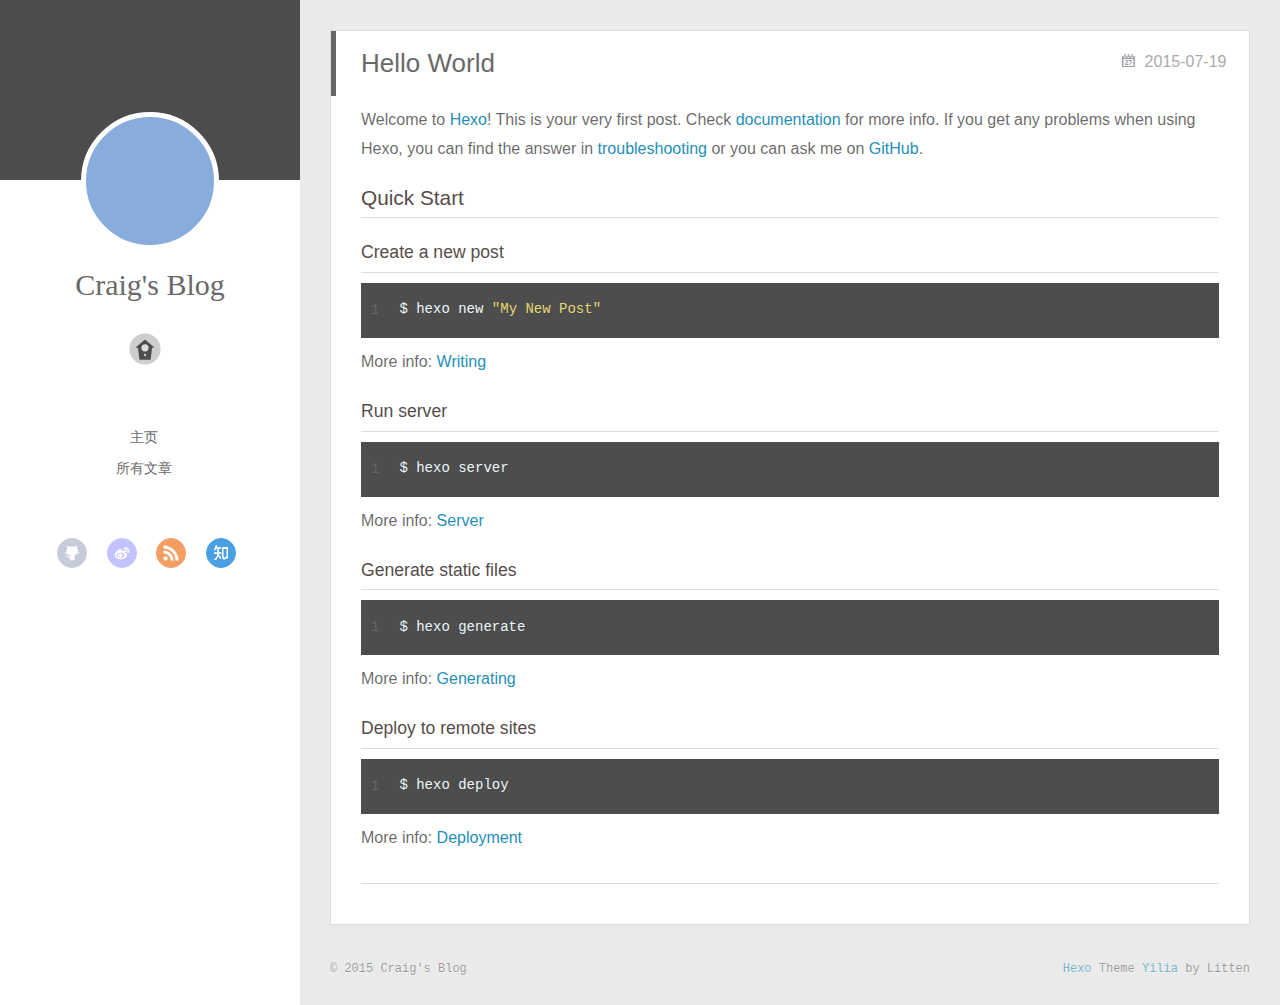
==== index.html @ ea8f7e0c "Site updated: 2015-07-20 00:12:58" ====
<!DOCTYPE html>
<html>
<head>
  <meta charset="utf-8">
  
  <title>Craig&#39;s Blog</title>
  <meta name="viewport" content="width=device-width, initial-scale=1, maximum-scale=1">
  <meta name="description" content="博客 机器学习 数据挖掘 创业">
<meta property="og:type" content="website">
<meta property="og:title" content="Craig's Blog">
<meta property="og:url" content="http://yoursite.com/index.html">
<meta property="og:site_name" content="Craig's Blog">
<meta property="og:description" content="博客 机器学习 数据挖掘 创业">
<meta name="twitter:card" content="summary">
<meta name="twitter:title" content="Craig's Blog">
<meta name="twitter:description" content="博客 机器学习 数据挖掘 创业">
  
    <link rel="alternative" href="/atom.xml" title="Craig&#39;s Blog" type="application/atom+xml">
  
  
    <link rel="icon" href="/favicon.png">
  
  <link rel="stylesheet" href="/css/style.css" type="text/css">
</head>
<body>
  <div id="container">
    <div class="left-col">
    <div class="overlay"></div>
<div class="intrude-less">
	<header id="header" class="inner">
		<a href="/" class="profilepic">
			
			<img lazy-src="null" class="js-avatar">
			
		</a>

		<hgroup>
		  <h1 class="header-author"><a href="/">Craig&#39;s Blog</a></h1>
		</hgroup>

		

		
			<div class="switch-btn">
				<div class="icon">
					<div class="icon-ctn">
						<div class="icon-wrap icon-house" data-idx="0">
							<div class="birdhouse"></div>
							<div class="birdhouse_holes"></div>
						</div>
						<div class="icon-wrap icon-ribbon hide" data-idx="1">
							<div class="ribbon"></div>
						</div>
						
						<div class="icon-wrap icon-link hide" data-idx="2">
							<div class="loopback_l"></div>
							<div class="loopback_r"></div>
						</div>
						
						
						<div class="icon-wrap icon-me hide" data-idx="3">
							<div class="user"></div>
							<div class="shoulder"></div>
						</div>
						
					</div>
					
				</div>
				<div class="tips-box hide">
					<div class="tips-arrow"></div>
					<ul class="tips-inner">
						<li>菜单</li>
						<li>标签</li>
						
						<li>友情链接</li>
						
						
						<li>关于我</li>
						
					</ul>
				</div>
			</div>
		

		<div class="switch-area">
			<div class="switch-wrap">
				<section class="switch-part switch-part1">
					<nav class="header-menu">
						<ul>
						
							<li><a href="/">主页</a></li>
				        
							<li><a href="/archives">所有文章</a></li>
				        
						</ul>
					</nav>
					<nav class="header-nav">
						<div class="social">
							
								<a class="github" target="_blank" href="/#" title="github">github</a>
					        
								<a class="weibo" target="_blank" href="/#" title="weibo">weibo</a>
					        
								<a class="rss" target="_blank" href="/#" title="rss">rss</a>
					        
								<a class="zhihu" target="_blank" href="/#" title="zhihu">zhihu</a>
					        
						</div>
					</nav>
				</section>
				
				
				<section class="switch-part switch-part2">
					<div class="widget tagcloud" id="js-tagcloud">
						
					</div>
				</section>
				
				
				
				<section class="switch-part switch-part3">
					<div id="js-friends">
					
			          <a target="_blank" class="main-nav-link switch-friends-link" href="http://localhost:4000/">奥巴马的博客</a>
			        
			          <a target="_blank" class="main-nav-link switch-friends-link" href="http://localhost:4000/">卡卡的美丽传说</a>
			        
			          <a target="_blank" class="main-nav-link switch-friends-link" href="http://localhost:4000/">本泽马的博客</a>
			        
			          <a target="_blank" class="main-nav-link switch-friends-link" href="http://localhost:4000/">吉格斯的博客</a>
			        
			          <a target="_blank" class="main-nav-link switch-friends-link" href="http://localhost:4000/">习大大大不同</a>
			        
			          <a target="_blank" class="main-nav-link switch-friends-link" href="http://localhost:4000/">托蒂的博客</a>
			        
			        </div>
				</section>
				

				
				
				<section class="switch-part switch-part4">
				
					<div id="js-aboutme">我是谁，我从哪里来，我到哪里去？我就是我，是颜色不一样的吃货…</div>
				</section>
				
			</div>
		</div>
	</header>				
</div>
    </div>
    <div class="mid-col">
      <nav id="mobile-nav">
  	<div class="overlay">
  		<div class="slider-trigger"></div>
  		<h1 class="header-author js-mobile-header hide">Craig&#39;s Blog</h1>
  	</div>
	<div class="intrude-less">
		<header id="header" class="inner">
			<div class="profilepic">
				<img lazy-src="null" class="js-avatar">
			</div>
			<hgroup>
			  <h1 class="header-author">Craig&#39;s Blog</h1>
			</hgroup>
			
			<nav class="header-menu">
				<ul>
				
					<li><a href="/">主页</a></li>
		        
					<li><a href="/archives">所有文章</a></li>
		        
		        <div class="clearfix"></div>
				</ul>
			</nav>
			<nav class="header-nav">
				<div class="social">
					
						<a class="github" target="_blank" href="/#" title="github">github</a>
			        
						<a class="weibo" target="_blank" href="/#" title="weibo">weibo</a>
			        
						<a class="rss" target="_blank" href="/#" title="rss">rss</a>
			        
						<a class="zhihu" target="_blank" href="/#" title="zhihu">zhihu</a>
			        
				</div>
			</nav>
		</header>				
	</div>
</nav>
      <div class="body-wrap">
  
    <article id="post-hello-world" class="article article-type-post" itemscope itemprop="blogPost">
  
    <div class="article-meta">
      <a href="/2015/07/19/hello-world/" class="article-date">
  	<time datetime="2015-07-19T14:44:43.000Z" itemprop="datePublished">2015-07-19</time>
</a>
    </div>
  
  <div class="article-inner">
    
      <input type="hidden" class="isFancy" />
    
    
      <header class="article-header">
        
  
    <h1 itemprop="name">
      <a class="article-title" href="/2015/07/19/hello-world/">Hello World</a>
    </h1>
  

      </header>
      
    
    <div class="article-entry" itemprop="articleBody">
      
        <p>Welcome to <a href="http://hexo.io/" target="_blank" rel="external">Hexo</a>! This is your very first post. Check <a href="http://hexo.io/docs/" target="_blank" rel="external">documentation</a> for more info. If you get any problems when using Hexo, you can find the answer in <a href="http://hexo.io/docs/troubleshooting.html" target="_blank" rel="external">troubleshooting</a> or you can ask me on <a href="https://github.com/hexojs/hexo/issues" target="_blank" rel="external">GitHub</a>.</p>
<h2 id="Quick_Start">Quick Start</h2><h3 id="Create_a_new_post">Create a new post</h3><figure class="highlight bash"><table><tr><td class="gutter"><pre><span class="line">1</span><br></pre></td><td class="code"><pre><span class="line">$ hexo new <span class="string">"My New Post"</span></span><br></pre></td></tr></table></figure>
<p>More info: <a href="http://hexo.io/docs/writing.html" target="_blank" rel="external">Writing</a></p>
<h3 id="Run_server">Run server</h3><figure class="highlight bash"><table><tr><td class="gutter"><pre><span class="line">1</span><br></pre></td><td class="code"><pre><span class="line">$ hexo server</span><br></pre></td></tr></table></figure>
<p>More info: <a href="http://hexo.io/docs/server.html" target="_blank" rel="external">Server</a></p>
<h3 id="Generate_static_files">Generate static files</h3><figure class="highlight bash"><table><tr><td class="gutter"><pre><span class="line">1</span><br></pre></td><td class="code"><pre><span class="line">$ hexo generate</span><br></pre></td></tr></table></figure>
<p>More info: <a href="http://hexo.io/docs/generating.html" target="_blank" rel="external">Generating</a></p>
<h3 id="Deploy_to_remote_sites">Deploy to remote sites</h3><figure class="highlight bash"><table><tr><td class="gutter"><pre><span class="line">1</span><br></pre></td><td class="code"><pre><span class="line">$ hexo deploy</span><br></pre></td></tr></table></figure>
<p>More info: <a href="http://hexo.io/docs/deployment.html" target="_blank" rel="external">Deployment</a></p>

      
    </div>
    
    <div class="article-info article-info-index">
      
      
      

      
      <div class="clearfix"></div>
    </div>
    
  </div>
  
</article>







  
  
</div>
      <footer id="footer">
  <div class="outer">
    <div id="footer-info">
    	<div class="footer-left">
    		&copy; 2015 Craig&#39;s Blog
    	</div>
      	<div class="footer-right">
      		<a href="http://hexo.io/" target="_blank">Hexo</a>  Theme <a href="https://github.com/litten/hexo-theme-yilia" target="_blank">Yilia</a> by Litten
      	</div>
    </div>
  </div>
</footer>
    </div>
    
  <link rel="stylesheet" href="/fancybox/jquery.fancybox.css" type="text/css">


<script>
	var yiliaConfig = {
		fancybox: true,
		mathjax: true,
		animate: true,
		isHome: true,
		isPost: false,
		isArchive: false,
		isTag: false,
		isCategory: false,
		open_in_new: false
	}
</script>
<script src="http://7.url.cn/edu/jslib/comb/require-2.1.6,jquery-1.9.1.min.js" type="text/javascript"></script>
<script src="/js/main.js" type="text/javascript"></script>






<script type="text/x-mathjax-config">
MathJax.Hub.Config({
    tex2jax: {
        inlineMath: [ ['$','$'], ["\\(","\\)"]  ],
        processEscapes: true,
        skipTags: ['script', 'noscript', 'style', 'textarea', 'pre', 'code']
    }
});

MathJax.Hub.Queue(function() {
    var all = MathJax.Hub.getAllJax(), i;
    for(i=0; i < all.length; i += 1) {
        all[i].SourceElement().parentNode.className += ' has-jax';                 
    }       
});
</script>

<script type="text/javascript" src="http://cdn.mathjax.org/mathjax/latest/MathJax.js?config=TeX-AMS-MML_HTMLorMML">
</script>


  </div>
</body>
</html>
---- css/style.css ----
body {
  width: 100%;
}
body:before,
body:after {
  content: "";
  display: table;
}
body:after {
  clear: both;
}
@font-face {
  font-family: 'FontAwesome';
  src: url("fonts/fontawesome-webfont.eot");
  src: url("fonts/fontawesome-webfont.eot?#iefix") format("embedded-opentype"), url("fonts/fontawesome-webfont.woff") format("woff"), url("fonts/fontawesome-webfont.ttf") format("truetype"), url("fonts/fontawesome-webfont.svgz#FontAwesomeRegular") format("svg"), url("fonts/fontawesome-webfont.svg#FontAwesomeRegular") format("svg");
  font-weight: normal;
  font-style: normal;
}
html,
body,
div,
span,
applet,
object,
iframe,
h1,
h2,
h3,
h4,
h5,
h6,
p,
blockquote,
pre,
a,
abbr,
acronym,
address,
big,
cite,
code,
del,
dfn,
em,
img,
ins,
kbd,
q,
s,
samp,
small,
strike,
strong,
sub,
sup,
tt,
var,
dl,
dt,
dd,
ol,
ul,
li,
fieldset,
form,
label,
legend,
table,
caption,
tbody,
tfoot,
thead,
tr,
th,
td {
  margin: 0;
  padding: 0;
  border: 0;
  outline: 0;
  font-weight: inherit;
  font-style: inherit;
  font-family: inherit;
  font-size: 100%;
  vertical-align: baseline;
}
body {
  line-height: 1;
  color: #000;
  background: #fff;
}
ol,
ul {
  list-style: none;
}
table {
  border-collapse: separate;
  border-spacing: 0;
  vertical-align: middle;
}
caption,
th,
td {
  text-align: left;
  font-weight: normal;
  vertical-align: middle;
}
a img {
  border: none;
}
ol {
  list-style: decimal;
  padding-left: 20px;
}
ul {
  list-style: none;
}
input,
button {
  margin: 0;
  padding: 0;
}
input::-moz-focus-inner,
button::-moz-focus-inner {
  border: 0;
  padding: 0;
}
@font-face {
  font-family: FontAwesome;
  font-style: normal;
  font-weight: normal;
  src: url("fonts/fontawesome-webfont.eot?v=#4.0.3");
  src: url("fonts/fontawesome-webfont.eot?#iefix&v=#4.0.3") format("embedded-opentype"), url("fonts/fontawesome-webfont.woff?v=#4.0.3") format("woff"), url("fonts/fontawesome-webfont.ttf?v=#4.0.3") format("truetype"), url("fonts/fontawesome-webfont.svg#fontawesomeregular?v=#4.0.3") format("svg");
}
html,
body,
#container {
  height: 100%;
}
body {
  font-family: "微软雅黑", "HelveticaNeue-Light", "Helvetica Neue Light", "Helvetica Neue", Helvetica, Arial, sans-serif;
  font-size: 16px;
  background: #fff;
  color: rgba(0,0,0,0.6);
  -webkit-overflow-scrolling: touch;
}
h1,
h2,
h3 {
  display: block;
}
h1 {
  font-size: 1.5em;
}
h2 {
  font-size: 1.3em;
}
h3 {
  font-size: 1.1em;
}
h4,
h5,
h6 {
  font-size: 1em;
}
a {
  text-decoration: none;
  outline-width: 0;
  color: #258fb8;
  outline: none;
}
.alignleft {
  float: left;
}
.alignright {
  float: right;
}
.clearfix {
  *zoom: 1;
}
.clearfix:after {
  content: "";
  display: table;
  clear: both;
}
.inner {
  width: 1000px;
  margin: 0 auto;
}
.hide {
  display: none;
}
@media screen and (max-width: 1040px) {
  .inner {
    width: 100%;
  }
}
#container {
  position: relative;
  min-height: 100%;
}
#container #mobile-nav {
  display: none;
}
#container #mobile-nav .overlay {
  height: 110px;
  position: absolute;
  width: 100%;
  background: #4d4d4d;
}
#container #mobile-nav .overlay.fixed {
  position: fixed;
  height: 42px;
  z-index: 99;
}
#container #mobile-nav #header {
  padding: 10px 0 0 0;
}
#container #mobile-nav #header .profilepic {
  display: block;
  position: relative;
  z-index: 100;
}
#container #mobile-nav #header .header-menu {
  height: auto;
  margin: 10px;
}
#container #mobile-nav #header .header-menu ul {
  text-align: center;
  cursor: default;
}
#container #mobile-nav #header .header-menu li {
  display: inline-block;
  margin: 3px;
}
#container .left-col {
  background: #fff;
  width: 300px;
  position: fixed;
  opacity: 1;
  -webkit-transition: all 0.2s ease-in;
  -moz-transition: all 0.2s ease-in;
  -ms-transition: all 0.2s ease-in;
  transition: all 0.2s ease-in;
  height: 100%;
}
#container .left-col .overlay {
  width: 100%;
  height: 180px;
  background-color: #000;
  position: absolute;
  opacity: 0.7;
}
#container .left-col .intrude-less {
  width: 76%;
  text-align: center;
  margin: 112px auto 0;
}
#container .mid-col {
  position: absolute;
  right: 0;
  min-height: 100%;
  background: #eaeaea;
  left: 300px;
  width: auto;
}
@media screen and (max-width: 800px) {
  #container .left-col {
    display: none;
  }
  #container .mid-col {
    left: 0;
  }
  #container #header .header-nav {
    position: relative;
  }
  #container .header-author.fixed {
    position: fixed;
    top: -13px;
    width: 100%;
    color: #ddd;
  }
  #container .overlay .slider-trigger {
    position: absolute;
    z-index: 101;
    bottom: 0;
    left: 0;
    width: 42px;
    height: 42px;
  }
  #container .overlay .slider-trigger:hover {
    background: #444;
  }
  #container .overlay .slider-trigger:before {
    color: #ddd;
    content: "\f00b";
    font: 16px FontAwesome;
    width: 16px;
    height: 16px;
    margin-left: 9px;
    margin-top: 14px;
    display: block;
  }
  #container .article-header {
    border-left: none;
    padding: 0;
    border-bottom: 1px dotted #ddd;
  }
  #container .article-header h1 {
    margin-bottom: 10px;
  }
  #container .header-subtitle {
    padding: 0 24px;
  }
  #container .article-info-index.article-info {
    padding-top: 10px;
    margin: 0;
    border-top: 1px solid #ddd;
  }
  #container .article-info-post.article-info {
    margin: 0;
    padding-top: 10px;
    border: none;
  }
  #container .article-more-link a {
    float: right;
  }
  #container #viewer-box .viewer-box-l {
    font-size: 14px;
  }
  #container .article {
    padding: 10px;
    margin: 10px;
    font-size: 14px;
  }
  #container .article .article-entry {
    padding-left: 0;
    padding-right: 0;
    padding-top: 10px;
  }
  #container .article .article-title {
    font-size: 18px;
    max-width: 185px;
    display: block;
    margin: 0;
  }
  #container .article .article-meta {
    width: auto;
    height: 30px;
    margin-top: -5px;
    position: ralative;
  }
  #container .article .article-meta .article-date {
    font-size: 12px;
    -webkit-border-radius: 0;
    border-radius: 0;
    color: #666;
    background: none;
    height: auto;
    padding: 0;
    margin: 0;
    width: 100%;
    text-align: left;
    margin-left: 10px;
  }
  #container .article .article-meta .article-date time {
    width: auto;
    float: right;
    margin-right: 10px;
  }
  #container .article .article-meta .article-tag-list {
    margin-top: 7px;
    position: absolute;
    right: 10px;
    top: 0;
  }
  #container .article .article-meta .article-tag-list:before {
    float: left;
    margin-top: 1px;
    left: 0;
  }
  #container .article .article-meta .article-tag-list .article-tag-list-item {
    float: left;
    padding-left: 0;
    width: auto;
    max-width: 83px;
  }
  #container .article .article-meta .article-category {
    margin-top: 7px;
    position: absolute;
    right: 10px;
    top: -30px;
  }
  #container .article .article-meta .article-category:before {
    float: left;
    margin-top: 1px;
    left: 15px;
  }
  #container .article .article-meta .article-category .article-category-link {
    max-width: 83px;
    width: auto;
    padding-left: 10px;
  }
  #container .article .article-nav-link-wrap {
    margin: 5px 0;
  }
  #container .article .article-nav-link-wrap strong {
    float: left;
    margin-right: 5px;
  }
  #container .article #article-nav-older {
    float: none;
    display: block;
  }
  #container .share {
    padding: 3px 10px;
  }
  #container .duoshuo {
    padding: 0 13px;
  }
  #container #disqus_thread {
    padding: 0 13px;
  }
  #container #mobile-nav {
    display: block;
  }
  #container #page-nav .extend {
    opacity: 1;
  }
  #container .instagram .open-ins {
    left: 2px;
    top: -30px;
    color: #aaa;
  }
  #container .info-on-right {
    float: initial;
  }
  #container .archives-wrap {
    margin: 10px 10px 0px;
    padding: 10px;
  }
  #container .archives-wrap .archive-article-title {
    font-size: 14px;
  }
  #container .archives-wrap .archive-year-wrap {
    position: relative;
    padding: 0 0 0 0;
  }
  #container .archives-wrap .archive-year-wrap a {
    padding: 0 0 0 0;
  }
  #container .archives-wrap .article-meta .archive-article-date {
    font-size: 12px;
    margin-right: 10px;
    margin-top: -5px;
  }
  #container .archives-wrap .article-meta .article-tag-list-link {
    font-size: 12px;
  }
  #container .archives .archive-article {
    padding: 10px 0;
    margin-left: 0;
  }
  #container #footer .footer-left {
    float: initial;
    margin-bottom: 10px;
  }
  #container #footer .footer-right {
    float: initial;
  }
}
.header-author {
  text-align: center;
  margin: 0.67em 0;
  font-family: Roboto, "Roboto", serif;
  font-size: 30px;
  -webkit-transition: 0.3s;
  -moz-transition: 0.3s;
  -ms-transition: 0.3s;
  transition: 0.3s;
}
#header {
  width: 100%;
}
#header a {
  color: #696969;
}
#header a:hover {
  color: #b0a0aa;
}
#header .profilepic {
  text-align: center;
  display: block;
  border: 5px solid #fff;
  -webkit-border-radius: 300px;
  border-radius: 300px;
  width: 128px;
  height: 128px;
  margin: 0 auto;
  position: relative;
  overflow: hidden;
  background: #88acdb;
  -webkit-transition: all 0.2s ease-in;
  display: -webkit-box;
  -webkit-box-orient: horizontal;
  -webkit-box-pack: center;
  -webkit-box-align: center;
  text-align: center;
}
#header .profilepic img {
  width: 20%;
  height: 20%;
  -webkit-border-radius: 300px;
  border-radius: 300px;
  opacity: 0;
  -webkit-transition: all 0.2s ease-in;
}
#header .profilepic img.show {
  width: 100%;
  height: 100%;
  opacity: 1;
}
#header .header-subtitle {
  text-align: center;
  color: #999;
  font-size: 14px;
  line-height: 25px;
  overflow: hidden;
  text-overflow: ellipsis;
  display: -webkit-box;
  -webkit-line-clamp: 2;
  -webkit-box-orient: vertical;
}
#header .header-menu {
  font-weight: 300;
  line-height: 31px;
  cursor: pointer;
  text-transform: uppercase;
  float: none;
  height: 150px;
  margin-left: -12px;
  text-align: center;
  display: -webkit-box;
  -webkit-box-orient: horizontal;
  -webkit-box-pack: center;
  -webkit-box-align: center;
}
#header .header-menu li {
  cursor: default;
}
#header .header-menu li a {
  font-size: 14px;
  min-width: 300px;
}
#header .switch-area {
  position: relative;
  width: 100%;
  overflow: hidden;
  min-height: 500px;
  font-size: 14px;
}
#header .switch-area .switch-wrap {
  -webkit-transition: -webkit-transform 0.3s ease-in;
  -moz-transition: -moz-transform 0.3s ease-in;
  -ms-transition: -ms-transform 0.3s ease-in;
  transition: transform 0.3s ease-in;
  position: relative;
}
#header .turn-left {
  -webkit-transform: translate(-100%, 0);
  -moz-transform: translate(-100%, 0);
  -ms-transform: translate(-100%, 0);
  transform: translate(-100%, 0);
}
#header .header-nav {
  width: 100%;
  position: absolute;
  -webkit-transition: -webkit-transform 0.3s ease-in;
  -moz-transition: -moz-transform 0.3s ease-in;
  -ms-transition: -ms-transform 0.3s ease-in;
  transition: transform 0.3s ease-in;
}
#header .header-nav .social {
  margin-right: 15px;
  margin-top: 10px;
  text-align: center;
}
#header .header-nav .social a {
  -webkit-border-radius: 50%;
  border-radius: 50%;
  display: -moz-inline-stack;
  display: inline-block;
  vertical-align: middle;
  *vertical-align: auto;
  zoom: 1;
  *display: inline;
  text-indent: -9999px;
  margin: 0 8px 15px 8px;
  opacity: 0.7;
  width: 28px;
  height: 28px;
  -webkit-transition: 0.3s;
  -moz-transition: 0.3s;
  -ms-transition: 0.3s;
  transition: 0.3s;
}
#header .header-nav .social a:hover {
  opacity: 1;
}
#header .header-nav .social a:last-of-type {
  margin-right: 0;
}
#header .header-nav .social a.weibo {
  background: url("/img/weibo.png") center no-repeat #aaf;
  border: 1px solid #aaf;
}
#header .header-nav .social a.weibo:hover {
  border: 1px solid #aaf;
}
#header .header-nav .social a.rss {
  background: url("/img/rss.png") center no-repeat #ef7522;
  border: 1px solid #ef7522;
}
#header .header-nav .social a.rss:hover {
  border: 1px solid #cf5d0f;
}
#header .header-nav .social a.github {
  background: url("/img/github.png") center no-repeat #afb6ca;
  border: 1px solid #afb6ca;
}
#header .header-nav .social a.github:hover {
  border: 1px solid #909ab6;
}
#header .header-nav .social a.facebook {
  background: url("/img/facebook.png") center no-repeat #3b5998;
  border: 1px solid #3b5998;
}
#header .header-nav .social a.facebook:hover {
  border: 1px solid #2d4373;
}
#header .header-nav .social a.google {
  background: url("/img/google.png") center no-repeat #c83d20;
  border: 1px solid #c83d20;
}
#header .header-nav .social a.google:hover {
  border: 1px solid #9c3019;
}
#header .header-nav .social a.twitter {
  background: url("/img/twitter.png") center no-repeat #55cff8;
  border: 1px solid #55cff8;
}
#header .header-nav .social a.twitter:hover {
  border: 1px solid #24c1f6;
}
#header .header-nav .social a.linkedin {
  background: url("/img/linkedin.png") center no-repeat #005a87;
  border: 1px solid #005a87;
}
#header .header-nav .social a.linkedin:hover {
  border: 1px solid #006b98;
}
#header .header-nav .social a.zhihu {
  background: url("/img/zhihu.png") center no-repeat #0078d8;
  border: 1px solid #0078d8;
}
#header .header-nav .social a.zhihu:hover {
  border: 1px solid #0078d8;
}
#header .header-nav .social a.douban {
  background: url("/img/douban.png") center no-repeat #06c611;
  border: 1px solid #06c611;
}
#header .header-nav .social a.douban:hover {
  border: 1px solid #06c611;
}
#header .header-nav .social a.mail {
  background: url("/img/mail.png") center no-repeat #005a87;
  border: 1px solid #005a87;
}
#header .header-nav .social a.mail:hover {
  border: 1px solid #006b98;
}
#header .switch-part {
  width: 100%;
  position: absolute;
}
#header .switch-part1 {
  left: 0;
}
#header .switch-part2 {
  left: 100%;
  top: 20px;
  overlay-x: hidden;
  overflow-y: auto;
  max-height: 200px;
}
#header .switch-part3 {
  left: 200%;
  line-height: 30px;
}
#header .switch-part3 .switch-friends-link {
  margin-right: 9px;
  -webkit-border-radius: 3px;
  border-radius: 3px;
  padding: 5px;
}
#header .switch-part3 .switch-friends-link:hover {
  background: #88acdb;
  color: #fff;
}
#header .switch-part4 {
  left: 300%;
  text-align: left;
  line-height: 30px;
}
.duoshuo {
  padding: 0 40px;
}
#disqus_thread {
  padding: 0 40px;
}
.archives-wrap {
  position: relative;
  margin: 0 30px;
  padding-right: 60px;
  border-bottom: 1px solid #eee;
  background: #fff;
}
.archives-wrap:first-child {
  margin-top: 30px;
}
.archives-wrap:last-child {
  margin-bottom: 80px;
}
.archives-wrap .archive-year-wrap {
  line-height: 35px;
  width: 200px;
  position: absolute;
  padding-top: 15px;
  font-size: 1.8em;
}
.archives-wrap .archive-year-wrap a {
  color: #666;
  font-weight: bold;
  padding-left: 48px;
}
.archives {
  position: relative;
}
.archives .article-info {
  border: none;
}
.archives .archive-article {
  margin-left: 200px;
  padding: 20px 0;
  border-bottom: 1px solid #eee;
  border-top: 1px solid #fff;
  position: relative;
}
.archives .archive-article:first-child {
  border-top: none;
}
.archives .archive-article:last-child {
  border-bottom: none;
}
.archives .archive-article-title {
  font-size: 16px;
  color: #333;
  -webkit-transition: color 0.3s;
  -moz-transition: color 0.3s;
  -ms-transition: color 0.3s;
  transition: color 0.3s;
}
.archives .archive-article-title:hover {
  color: #657b83;
}
.archives .archive-article-title span {
  display: block;
  color: #a8a8a8;
  font-size: 12px;
  line-height: 14px;
  height: 7px;
  padding-left: 2px;
}
.archives .archive-article-title span:before {
  display: inline-block;
  content: "“";
  font-family: serif;
  font-size: 30px;
  float: left;
  margin: 4px 4px 0 -12px;
  color: #c8c8c8;
}
.archive-article-inner .archive-article-header {
  position: relative;
}
.archive-article-inner .article-meta {
  position: relative;
  float: right;
  margin-top: -10px;
  color: #555;
  background: none;
  text-align: right;
  width: auto;
}
.archive-article-inner .article-meta .article-date time {
  color: #aaa;
}
.archive-article-inner .article-meta .archive-article-date,
.archive-article-inner .article-meta .article-tag-list {
  margin-right: 30px;
  display: -moz-inline-stack;
  display: inline-block;
  vertical-align: middle;
  zoom: 1;
  color: #666;
  font-size: 14px;
}
.archive-article-inner .article-meta .archive-article-date {
  cursor: default;
  font-size: 12px;
  margin-bottom: 5px;
  margin-top: -10px;
}
.archive-article-inner .article-meta .archive-article-date time:before {
  content: "\f073";
  color: #999;
  position: relative;
  margin-right: 10px;
  font: 16px FontAwesome;
}
.archive-article-inner .article-meta .article-category:before {
  float: left;
  margin-top: 1px;
  left: 15px;
}
.archive-article-inner .article-meta .article-category .article-category-link {
  width: auto;
  max-width: 83px;
  padding-left: 10px;
}
.archive-article-inner .article-meta .article-tag-list {
  margin-top: 0px;
}
.archive-article-inner .article-meta .article-tag-list:before {
  left: 15px;
}
.archive-article-inner .article-meta .article-tag-list .article-tag-list-item {
  display: inline-block;
  width: auto;
  max-width: 83px;
  padding-left: 8px;
  font-size: 12px;
}
.body-wrap {
  margin-bottom: 80px;
}
.article {
  margin: 30px;
  position: relative;
  border: 1px solid #ddd;
  background: #fff;
  -webkit-transition: all 0.2s ease-in;
}
.article.show {
  visibility: visible;
  -webkit-animation: cd-bounce-1 0.6s;
  -moz-animation: cd-bounce-1 0.6s;
  -webkit-animation: cd-bounce-1 0.6s;
  -moz-animation: cd-bounce-1 0.6s;
  -ms-animation: cd-bounce-1 0.6s;
  animation: cd-bounce-1 0.6s;
}
.article.hidden {
  visibility: hidden;
}
.article img {
  max-width: 100%;
}
@-webkit-keyframes cd-bounce-1 {
  0% {
    opacity: 0;
    -webkit-transform: scale(1);
  }
  60% {
    opacity: 1;
    -webkit-transform: scale(1.01);
  }
  100% {
    -webkit-transform: scale(1);
  }
}
@-moz-keyframes cd-bounce-1 {
  0% {
    opacity: 0;
    -moz-transform: scale(1);
  }
  60% {
    opacity: 1;
    -moz-transform: scale(1.01);
  }
  100% {
    -moz-transform: scale(1);
  }
}
.article-index {
  margin-left: 200px;
  padding: 15px 0;
  margin-right: 75px;
}
.article-index .brief {
  display: block;
  color: #a8a8a8;
  font-size: 12px;
  line-height: 14px;
  height: 7px;
  padding-left: 2px;
}
.article-index .brief:before {
  display: inline-block;
  content: "“";
  font-family: serif;
  font-size: 30px;
  float: left;
  margin: 4px 4px 0 -12px;
  color: #c8c8c8;
}
.article-title {
  color: #696969;
  margin-left: 0px;
  font-weight: 300;
  line-height: 35px;
  margin-bottom: 20px;
  font-size: 26px;
  -webkit-transition: color 0.3s;
  -moz-transition: color 0.3s;
  -o-transition: color 0.3s;
  -webkit-transition: color 0.3s;
  -moz-transition: color 0.3s;
  -ms-transition: color 0.3s;
  transition: color 0.3s;
}
.article-title:hover {
  color: #b0a0aa;
}
.article-inner {
  position: relative;
  margin-bottom: 20px;
}
.article-header {
  border-left: 5px solid;
  padding: 15px 0px 15px 25px;
}
.article-info.info-on-right {
  margin: 10px 0 0 0;
  float: right;
}
.article-info-index.article-info {
  padding-top: 20px;
  margin: 30px 30px 0 30px;
  border-top: 1px solid #ddd;
}
.article-info-post.article-info {
  padding: 0;
  border: none;
  margin: -30px 0 20px 30px;
}
.article-entry {
  line-height: 1.8em;
  padding-right: 30px;
  padding-left: 30px;
}
.article-entry p {
  margin-top: 10px;
}
.article-entry p code,
.article-entry li code {
  padding: 1px 3px;
  margin: 0 3px;
  background: #ddd;
  border: 1px solid #ccc;
  font-family: Menlo, Monaco, "Andale Mono", "lucida console", "Courier New", monospace;
  word-wrap: break-word;
  font-size: 14px;
}
.article-entry blockquote {
  background: #ddd;
  border-left: 5px solid #ccc;
  padding: 15px 20px;
  margin-top: 10px;
  border-left: 5px solid #657b83;
  background: #f6f6f6;
}
.article-entry blockquote p {
  margin-top: 0;
}
.article-entry em {
  font-style: italic;
}
.article-entry ul li:before {
  content: "";
  width: 6px;
  height: 6px;
  border: 1px solid #999;
  -webkit-border-radius: 10px;
  border-radius: 10px;
  background: #aaa;
  display: inline-block;
  margin-right: 10px;
  float: left;
  margin-top: 12px;
}
.article-entry ul,
.article-entry ol {
  font-size: 14px;
  margin: 10px 0px;
}
.article-entry li ul,
.article-entry li ol {
  margin-left: 30px;
}
.article-entry li ul li:before,
.article-entry li ol li:before {
  content: "";
  background: #dedede;
}
.article-entry h1 {
  margin-top: 30px;
}
.article-entry h2 {
  margin-top: 20px;
  font-weight: 300;
  color: #574c4c;
  padding-bottom: 5px;
  border-bottom: 1px solid #ddd;
}
.article-entry h3,
.article-entry h4,
.article-entry h5,
.article-entry h6 {
  margin-top: 20px;
  font-weight: 300;
  color: #574c4c;
  padding-bottom: 5px;
  border-bottom: 1px solid #ddd;
}
.article-entry video {
  max-width: 100%;
}
.article-entry strong {
  font-weight: bold;
}
.article-entry .caption {
  display: block;
  font-size: 0.8em;
  color: #aaa;
}
.article-entry hr {
  height: 0;
  margin-top: 20px;
  margin-bottom: 20px;
  border-left: 0;
  border-right: 0;
  border-top: 1px solid #ddd;
  border-bottom: 1px solid #fff;
}
.article-entry pre {
  font-size: 1/0.9em;
  line-height: 1.5;
  margin-top: 10px;
  padding: 5px 15px;
  overflow-x: auto;
  color: #657b83;
  font-size: 10px;
  border: 1px solid #ccc;
  text-shadow: 0 1px #444;
  font-family: Menlo, Monaco, "Andale Mono", "lucida console", "Courier New", monospace;
}
.article-entry pre code {
  font-size: 14px;
}
.article-entry table {
  width: 100%;
  border: 1px solid #dedede;
  margin: 15px 0;
  border-collapse: collapse;
}
.article-entry table tr,
.article-entry table td {
  height: 35px;
}
.article-entry table thead tr {
  background: #f8f8f8;
}
.article-entry table tbody tr:hover {
  background: #efefef;
}
.article-entry table td,
.article-entry table th {
  border: 1px solid #dedede;
  padding: 0 10px;
}
.article-entry figure table {
  border: none;
  width: auto;
  margin: 0;
}
.article-entry figure table tbody tr:hover {
  background: none;
}
.article-meta {
  width: 150px;
  font-size: 14;
  text-align: right;
  position: absolute;
  right: 0;
  top: 23px;
  text-align: center;
  z-index: 1;
}
.article-meta time {
  color: #aaa;
}
.article-meta time:before {
  color: #999;
  content: "\f073";
  font: 17px FontAwesome;
  margin-right: 10px;
}
.article-more-link {
  margin-top: 5px;
  text-align: right;
}
.article-more-link a {
  background: #4d4d4d;
  color: #fff;
  font-size: 12px;
  padding: 2px 8px 4px;
  line-height: 16px;
  -webkit-border-radius: 2px;
  -moz-border-radius: 2px;
  -webkit-border-radius: 2px;
  border-radius: 2px;
  -webkit-transition: background 0.3s;
  -moz-transition: background 0.3s;
  -ms-transition: background 0.3s;
  transition: background 0.3s;
}
.article-more-link a:hover {
  background: #3c3c3c;
}
.article-more-link a.hidden {
  visibility: hidden;
}
#article-nav {
  margin: 80px 0 30px 0;
  padding-bottom: 10px;
}
#article-nav .article-nav-link-wrap {
  margin: 0px 30px 0px 30px;
  font-size: 14px;
  color: #333;
}
#article-nav .article-nav-link-wrap .article-nav-title {
  display: inline-block;
  font-size: 12px;
  color: #aaa;
  -webkit-transition: color 0.3s;
  -moz-transition: color 0.3s;
  -ms-transition: color 0.3s;
  transition: color 0.3s;
}
#article-nav .article-nav-link-wrap strong {
  background: #ddd;
  color: #fff;
  -webkit-border-radius: 100%;
  border-radius: 100%;
  width: 15px;
  height: 15px;
  display: inline-block;
  text-align: center;
  -webkit-transition: background 0.3s;
  -moz-transition: background 0.3s;
  -ms-transition: background 0.3s;
  transition: background 0.3s;
}
#article-nav .article-nav-link-wrap:hover strong {
  background: #4d4d4d;
}
#article-nav .article-nav-link-wrap:hover .article-nav-title {
  color: #4d4d4d;
}
#article-nav #article-nav-older {
  float: right;
}
@-moz-keyframes cd-bounce-1 {
  0% {
    opacity: 0;
    -webkit-transform: scale(1);
    -moz-transform: scale(1);
    -ms-transform: scale(1);
    -o-transform: scale(1);
    -webkit-transform: scale(1);
    -moz-transform: scale(1);
    -ms-transform: scale(1);
    transform: scale(1);
  }
  60% {
    opacity: 1;
    -webkit-transform: scale(1.01);
    -moz-transform: scale(1.01);
    -ms-transform: scale(1.01);
    -o-transform: scale(1.01);
    -webkit-transform: scale(1.01);
    -moz-transform: scale(1.01);
    -ms-transform: scale(1.01);
    transform: scale(1.01);
  }
  100% {
    -webkit-transform: scale(1);
    -moz-transform: scale(1);
    -ms-transform: scale(1);
    -o-transform: scale(1);
    -webkit-transform: scale(1);
    -moz-transform: scale(1);
    -ms-transform: scale(1);
    transform: scale(1);
  }
}
@-webkit-keyframes cd-bounce-1 {
  0% {
    opacity: 0;
    -webkit-transform: scale(1);
    -moz-transform: scale(1);
    -ms-transform: scale(1);
    -o-transform: scale(1);
    -webkit-transform: scale(1);
    -moz-transform: scale(1);
    -ms-transform: scale(1);
    transform: scale(1);
  }
  60% {
    opacity: 1;
    -webkit-transform: scale(1.01);
    -moz-transform: scale(1.01);
    -ms-transform: scale(1.01);
    -o-transform: scale(1.01);
    -webkit-transform: scale(1.01);
    -moz-transform: scale(1.01);
    -ms-transform: scale(1.01);
    transform: scale(1.01);
  }
  100% {
    -webkit-transform: scale(1);
    -moz-transform: scale(1);
    -ms-transform: scale(1);
    -o-transform: scale(1);
    -webkit-transform: scale(1);
    -moz-transform: scale(1);
    -ms-transform: scale(1);
    transform: scale(1);
  }
}
@-o-keyframes cd-bounce-1 {
  0% {
    opacity: 0;
    -webkit-transform: scale(1);
    -moz-transform: scale(1);
    -ms-transform: scale(1);
    -o-transform: scale(1);
    -webkit-transform: scale(1);
    -moz-transform: scale(1);
    -ms-transform: scale(1);
    transform: scale(1);
  }
  60% {
    opacity: 1;
    -webkit-transform: scale(1.01);
    -moz-transform: scale(1.01);
    -ms-transform: scale(1.01);
    -o-transform: scale(1.01);
    -webkit-transform: scale(1.01);
    -moz-transform: scale(1.01);
    -ms-transform: scale(1.01);
    transform: scale(1.01);
  }
  100% {
    -webkit-transform: scale(1);
    -moz-transform: scale(1);
    -ms-transform: scale(1);
    -o-transform: scale(1);
    -webkit-transform: scale(1);
    -moz-transform: scale(1);
    -ms-transform: scale(1);
    transform: scale(1);
  }
}
@keyframes cd-bounce-1 {
  0% {
    opacity: 0;
    -webkit-transform: scale(1);
    -moz-transform: scale(1);
    -ms-transform: scale(1);
    -o-transform: scale(1);
    -webkit-transform: scale(1);
    -moz-transform: scale(1);
    -ms-transform: scale(1);
    transform: scale(1);
  }
  60% {
    opacity: 1;
    -webkit-transform: scale(1.01);
    -moz-transform: scale(1.01);
    -ms-transform: scale(1.01);
    -o-transform: scale(1.01);
    -webkit-transform: scale(1.01);
    -moz-transform: scale(1.01);
    -ms-transform: scale(1.01);
    transform: scale(1.01);
  }
  100% {
    -webkit-transform: scale(1);
    -moz-transform: scale(1);
    -ms-transform: scale(1);
    -o-transform: scale(1);
    -webkit-transform: scale(1);
    -moz-transform: scale(1);
    -ms-transform: scale(1);
    transform: scale(1);
  }
}
.archives-wrap {
  position: relative;
  margin: 0 30px;
  padding-right: 60px;
  border-bottom: 1px solid #eee;
  background: #fff;
}
.archives-wrap:first-child {
  margin-top: 30px;
}
.archives-wrap:last-child {
  margin-bottom: 80px;
}
.archives-wrap .archive-year-wrap {
  line-height: 35px;
  width: 200px;
  position: absolute;
  padding-top: 15px;
  font-size: 1.8em;
}
.archives-wrap .archive-year-wrap a {
  color: #666;
  font-weight: bold;
  padding-left: 48px;
}
.archives {
  position: relative;
}
.archives .article-info {
  border: none;
}
.archives .archive-article {
  margin-left: 200px;
  padding: 20px 0;
  border-bottom: 1px solid #eee;
  border-top: 1px solid #fff;
  position: relative;
}
.archives .archive-article:first-child {
  border-top: none;
}
.archives .archive-article:last-child {
  border-bottom: none;
}
.archives .archive-article-title {
  font-size: 16px;
  color: #333;
  -webkit-transition: color 0.3s;
  -moz-transition: color 0.3s;
  -ms-transition: color 0.3s;
  transition: color 0.3s;
}
.archives .archive-article-title:hover {
  color: #657b83;
}
.archives .archive-article-title span {
  display: block;
  color: #a8a8a8;
  font-size: 12px;
  line-height: 14px;
  height: 7px;
  padding-left: 2px;
}
.archives .archive-article-title span:before {
  display: inline-block;
  content: "“";
  font-family: serif;
  font-size: 30px;
  float: left;
  margin: 4px 4px 0 -12px;
  color: #c8c8c8;
}
.archive-article-inner .archive-article-header {
  position: relative;
}
.archive-article-inner .article-meta {
  position: relative;
  float: right;
  margin-top: -10px;
  color: #555;
  background: none;
  text-align: right;
  width: auto;
}
.archive-article-inner .article-meta .article-date time {
  color: #aaa;
}
.archive-article-inner .article-meta .archive-article-date,
.archive-article-inner .article-meta .article-tag-list {
  margin-right: 30px;
  display: -moz-inline-stack;
  display: inline-block;
  vertical-align: middle;
  zoom: 1;
  color: #666;
  font-size: 14px;
}
.archive-article-inner .article-meta .archive-article-date {
  cursor: default;
  font-size: 12px;
  margin-bottom: 5px;
  margin-top: -10px;
}
.archive-article-inner .article-meta .archive-article-date time:before {
  content: "\f073";
  color: #999;
  position: relative;
  margin-right: 10px;
  font: 16px FontAwesome;
}
.archive-article-inner .article-meta .article-category:before {
  float: left;
  margin-top: 1px;
  left: 15px;
}
.archive-article-inner .article-meta .article-category .article-category-link {
  width: auto;
  max-width: 83px;
  padding-left: 10px;
}
.archive-article-inner .article-meta .article-tag-list {
  margin-top: 0px;
}
.archive-article-inner .article-meta .article-tag-list:before {
  left: 15px;
}
.archive-article-inner .article-meta .article-tag-list .article-tag-list-item {
  display: inline-block;
  width: auto;
  max-width: 83px;
  padding-left: 8px;
  font-size: 12px;
}
.article-entry pre,
.article-entry .highlight {
  background: #4d4d4d;
  margin: 10px 0;
  padding: 10px 10px;
  overflow: auto;
  color: #4c4c4c;
  line-height: 22.400000000000002px;
}
.article-entry .highlight .gutter pre,
.article-entry .gist .gist-file .gist-data .line-numbers {
  color: #666;
  font-size: 0.85em;
}
.article-entry pre,
.article-entry code {
  font-family: "Source Code Pro", Consolas, Monaco, Menlo, Consolas, monospace;
}
.article-entry code {
  background: #eee;
  text-shadow: 0 1px #fff;
  padding: 0 0.3em;
  border: none;
}
.article-entry pre {
  color: #eef8fc;
}
.article-entry pre code {
  background: none;
  text-shadow: none;
  padding: 0;
  color: #eef8fc;
}
.article-entry .highlight pre {
  border: none;
  margin: 0;
  padding: 0;
}
.article-entry .highlight table {
  margin: 0;
  width: auto;
}
.article-entry .highlight td {
  border: none;
  padding: 0;
}
.article-entry .highlight figcaption {
  font-size: 0.85em;
  color: #a6e22e;
  line-height: 1em;
  margin-bottom: 1em;
}
.article-entry .highlight figcaption:before,
.article-entry .highlight figcaption:after {
  content: "";
  display: table;
}
.article-entry .highlight figcaption:after {
  clear: both;
}
.article-entry .highlight figcaption a {
  float: right;
}
.article-entry .highlight .gutter pre {
  text-align: right;
  padding-right: 20px;
}
.article-entry .highlight .gutter pre .line {
  text-shadow: none;
}
.article-entry .highlight .line {
  font-size: 14px;
  height: 22.400000000000002px;
}
.article-entry .gist {
  margin: 0 -20px;
  border-style: solid;
  border-color: #ddd;
  border-width: 1px 0;
  background: #272822;
  padding: 15px 20px 15px 0;
}
.article-entry .gist .gist-file {
  border: none;
  font-family: "Source Code Pro", Consolas, Monaco, Menlo, Consolas, monospace;
  margin: 0;
}
.article-entry .gist .gist-file .gist-data {
  background: none;
  border: none;
}
.article-entry .gist .gist-file .gist-data .line-numbers {
  background: none;
  border: none;
  padding: 0 20px 0 0;
}
.article-entry .gist .gist-file .gist-data .line-data {
  padding: 0 !important;
}
.article-entry .gist .gist-file .highlight {
  margin: 0;
  padding: 0;
  border: none;
}
.article-entry .gist .gist-file .gist-meta {
  background: #272822;
  color: #a6e22e;
  font: 0.85em "Helvetica Neue", Helvetica, Arial, sans-serif;
  text-shadow: 0 0;
  padding: 0;
  margin-top: 1em;
  margin-left: 20px;
}
.article-entry .gist .gist-file .gist-meta a {
  color: #258fb8;
  font-weight: normal;
}
.article-entry .gist .gist-file .gist-meta a:hover {
  text-decoration: underline;
}
pre .comment {
  color: #ddd;
}
pre .title {
  color: #a6e22e;
}
pre .variable,
pre .attribute,
pre .tag,
pre .regexp,
pre .ruby .constant,
pre .xml .tag .title,
pre .xml .pi,
pre .xml .doctype,
pre .html .doctype,
pre .css .id,
pre .css .class,
pre .css .pseudo {
  color: #f2777a;
}
pre .number,
pre .preprocessor,
pre .built_in,
pre .literal,
pre .params,
pre .constant {
  color: #66d9ef;
}
pre .class,
pre .ruby .class .title,
pre .css .rules .attribute {
  color: #e6db74;
}
pre .string,
pre .value,
pre .inheritance,
pre .header,
pre .ruby .symbol,
pre .xml .cdata {
  color: #e6db74;
}
pre .css .hexcolor {
  color: #6cc;
}
pre .function,
pre .python .decorator,
pre .python .title,
pre .ruby .function .title,
pre .ruby .title .keyword,
pre .perl .sub,
pre .javascript .title,
pre .coffeescript .title {
  color: #69c;
}
pre .keyword,
pre .javascript .function {
  color: #f92672;
}
#footer {
  font-size: 12px;
  font-family: Menlo, Monaco, "Andale Mono", "lucida console", "Courier New", monospace;
  text-shadow: 0 1px #fff;
  position: absolute;
  bottom: 30px;
  opacity: 0.6;
  width: 100%;
  text-align: center;
}
#footer .outer {
  padding: 0 30px;
}
.footer-left {
  float: left;
}
.footer-right {
  float: right;
}
.share {
  padding: 0px 75px 30px 40px;
  margin-bottom: 15px;
}
.back_home {
  float: right;
}
.back_home a {
  font-weight: bold;
  margin-left: 10px;
}
.back_home a:hover {
  color: #6e6e6e;
}
#page-nav {
  text-align: center;
  margin-top: 30px;
}
#page-nav .page-number {
  width: 20px;
  height: 20px;
  background: #4d4d4d;
  -webkit-border-radius: 50%;
  -moz-border-radius: 50%;
  -webkit-border-radius: 50%;
  border-radius: 50%;
  display: inline-block;
  color: #fff;
  line-height: 20px;
  font-size: 12px;
  margin: 0 3px 30px;
}
#page-nav .page-number:hover {
  background: #5e5e5e;
}
#page-nav .current {
  background: #88acdb;
  cursor: default;
}
#page-nav .current:hover {
  background: #88acdb;
}
#page-nav .extend {
  color: #4d4d4d;
  margin: 0 27px;
  opacity: 0;
}
#page-nav .extend:hover {
  color: #5e5e5e;
}
#page-nav:hover .extend {
  opacity: 1;
}
#post-instagram {
  padding: 30px;
}
#post-instagram .article-entry {
  padding-right: 0;
}
.instagram {
  position: relative;
  min-height: 500px;
}
.instagram .open-ins {
  display: block;
  padding: 10px 0;
  position: absolute;
  right: 28px;
  top: -75px;
  color: #333;
}
.instagram .open-ins:hover {
  color: #657b83;
}
.instagram .year {
  display: inline;
}
.instagram .album h1 em {
  font-style: normal;
  font-size: 14px;
  margin-left: 10px;
}
.instagram .album ul {
  min-height: 149px;
  padding-top: 17px;
  border-bottom: 1px solid #ddd;
  list-style: none;
}
.instagram .album li {
  position: relative;
  display: inline-block;
  min-width: 157px;
  margin: 0;
}
.instagram .album li:before {
  display: none;
}
.instagram .album div.img-box {
  position: relative;
  margin: 0 20px 10px;
  -webkit-box-shadow: 0 1px 0 rgba(255,255,255,0.4), 0 1px 0 1px rgba(255,255,255,0.1);
  -moz-box-shadow: 0 1px 0 rgba(255,255,255,0.4), 0 1px 0 1px rgba(255,255,255,0.1);
  -webkit-box-shadow: 0 1px 0 rgba(255,255,255,0.4), 0 1px 0 1px rgba(255,255,255,0.1);
  box-shadow: 0 1px 0 rgba(255,255,255,0.4), 0 1px 0 1px rgba(255,255,255,0.1);
}
.instagram .album div.img-box .img-bg {
  position: absolute;
  top: 0;
  left: 0;
  bottom: 0px;
  width: 100%;
  margin: -5px;
  padding: 5px;
  background: rgba(204,204,204,0.8);
  -webkit-box-shadow: 0 0 0 1px rgba(0,0,0,0.04), 0 1px 5px rgba(0,0,0,0.1);
  -moz-box-shadow: 0 0 0 1px rgba(0,0,0,0.04), 0 1px 5px rgba(0,0,0,0.1);
  -webkit-box-shadow: 0 0 0 1px rgba(0,0,0,0.04), 0 1px 5px rgba(0,0,0,0.1);
  box-shadow: 0 0 0 1px rgba(0,0,0,0.04), 0 1px 5px rgba(0,0,0,0.1);
  -webkit-transition: all 0.15s ease-out 0.1s;
  -moz-transition: all 0.15s ease-out 0.1s;
  -o-transition: all 0.15s ease-out 0.1s;
  -webkit-transition: all 0.15s ease-out 0.1s;
  -moz-transition: all 0.15s ease-out 0.1s;
  -ms-transition: all 0.15s ease-out 0.1s;
  transition: all 0.15s ease-out 0.1s;
  opacity: 0.2;
  cursor: pointer;
  display: block;
}
.instagram .album div.img-box .img-bg:hover {
  opacity: 0;
}
.instagram .album div.img-box img {
  width: 100%;
  height: auto;
  display: block;
}
@media screen and (max-width: 600px) {
  .instagram .album ul {
    margin-left: 0;
    padding: 0;
    text-align: center;
  }
  .instagram .album li {
    max-width: 300px;
  }
  .instagram .album div.img-box {
    margin: 0;
  }
}
.switch-btn {
  margin-left: 74px;
  margin-top: 23px;
  position: relative;
  width: 70px;
  text-align: center;
}
.switch-btn .tips-box {
  position: relative;
}
.switch-btn .tips-box .tips-arrow {
  width: 0;
  height: 0;
  border-left: 5px solid transparent;
  border-right: 5px solid transparent;
  border-bottom: 6px solid #000;
  opacity: 0.8;
  position: absolute;
  top: -6px;
  left: 30px;
}
.switch-btn .tips-box .tips-inner {
  padding: 5px 8px 4px 8px;
  background-color: #000;
  color: #fff;
  width: 80px;
  text-align: center;
  -webkit-border-radius: 3px;
  border-radius: 3px;
  opacity: 0.8;
  position: absolute;
  z-index: 99;
  left: -13px;
}
.switch-btn .tips-box .tips-inner li {
  padding: 4px 0;
  cursor: pointer;
  font-size: 13px;
  color: #ddd;
}
.switch-btn .tips-box .tips-inner li:hover {
  background: #111;
}
.switch-btn .icon {
  height: 32px;
  width: 32px;
  background: #cecece;
  -webkit-border-radius: 100px;
  border-radius: 100px;
  position: relative;
  overflow: hidden;
  display: inline-block;
  padding: 10px;
  -webkit-transform: scale(0.6);
  -moz-transform: scale(0.6);
  -ms-transform: scale(0.6);
  transform: scale(0.6);
  cursor: pointer;
}
.switch-btn .icon-ctn {
  width: 34px;
  height: 34px;
  position: relative;
  overflow: hidden;
}
.switch-btn .icon-ctn .birdhouse {
  width: 0;
  height: 0;
  position: absolute;
  top: 0;
  left: 0;
  border-style: solid;
  border-color: transparent transparent #4d4d4d transparent;
  border-width: 0 16px 14px;
}
.switch-btn .icon-ctn .birdhouse:after {
  content: '';
  position: absolute;
  top: 12px;
  left: -12px;
  border-style: solid;
  border-color: #4d4d4d transparent transparent transparent;
  border-width: 100px 12px;
}
.switch-btn .icon-ctn .birdhouse_holes {
  width: 12px;
  height: 12px;
  background: #ddd;
  position: absolute;
  -webkit-border-radius: 60px;
  -moz-border-radius: 60px;
  -webkit-border-radius: 60px;
  border-radius: 60px;
  left: 10px;
  top: 8px;
}
.switch-btn .icon-ctn .birdhouse_holes:after {
  content: '';
  position: absolute;
  width: 4px;
  height: 4px;
  background: #ccc;
  bottom: -8px;
  left: 4px;
  -webkit-border-radius: 60px;
  -moz-border-radius: 60px;
  -webkit-border-radius: 60px;
  border-radius: 60px;
}
.switch-btn .icon-ctn .ribbon {
  width: 12px;
  height: 20px;
  background: #333;
  margin: 2px 0 0 10px;
}
.switch-btn .icon-ctn .ribbon:after {
  content: '';
  position: absolute;
  left: 10px;
  top: 16px;
  width: 0;
  height: 0;
  border: solid #333;
  border-color: transparent #333 transparent #333;
  border-width: 6px 6px 8px 6px;
}
.switch-btn .icon-ctn .loopback_l {
  width: 10px;
  height: 5px;
  border-style: solid;
  border-width: 0px 3px 3px 3px;
  border-color: #333;
  -webkit-border-radius: 0 0 50px 50px;
  border-radius: 0 0 50px 50px;
  position: absolute;
  top: 16px;
  left: 1px;
}
.switch-btn .icon-ctn .loopback_l:before {
  content: '';
  position: absolute;
  width: 0;
  height: 0;
  border-style: solid;
  border-width: 4px;
  border-color: transparent transparent transparent #333;
  bottom: 7px;
  left: 5px;
}
.switch-btn .icon-ctn .loopback_l:after {
  content: '';
  width: 5px;
  height: 5px;
  border-style: solid;
  border-width: 3px 0 0 3px;
  border-color: #333;
  -webkit-border-radius: 50px 0 0 0;
  border-radius: 50px 0 0 0;
  position: absolute;
  left: -3px;
  bottom: 5px;
}
.switch-btn .icon-ctn .loopback_r {
  width: 10px;
  height: 5px;
  border-style: solid;
  border-width: 3px 3px 0 3px;
  border-color: #333;
  -webkit-border-radius: 50px 50px 0 0;
  border-radius: 50px 50px 0 0;
  position: absolute;
  top: 8px;
  right: 2px;
}
.switch-btn .icon-ctn .loopback_r:before {
  content: '';
  position: absolute;
  width: 0;
  height: 0;
  border-style: solid;
  border-width: 4px;
  border-color: transparent #333 transparent transparent;
  top: 7px;
  right: 5px;
}
.switch-btn .icon-ctn .loopback_r:after {
  content: '';
  width: 5px;
  height: 5px;
  border-style: solid;
  border-width: 0 3px 3px 0;
  border-color: #333;
  -webkit-border-radius: 0 0 50px 0;
  border-radius: 0 0 50px 0;
  position: absolute;
  left: 5px;
  top: 5px;
}
.switch-btn .icon-ctn .user {
  width: 12px;
  height: 14px;
  background: #333;
  -webkit-border-radius: 5px 5px 0 0;
  border-radius: 5px 5px 0 0;
  margin-left: 10px;
  margin-top: 2px;
}
.switch-btn .icon-ctn .user:before {
  content: '';
  width: 0px;
  height: 0px;
  position: absolute;
  top: 17px;
  left: 0px;
  border-style: solid;
  border-color: transparent transparent #333 transparent;
  border-width: 0 16px 6px 16px;
}
.switch-btn .icon-ctn .user:after {
  content: '';
  width: 8px;
  height: 5px;
  background: #333;
  position: absolute;
  margin-top: 13px;
  margin-left: -4px;
}
.switch-btn .icon-ctn .shoulder {
  width: 32px;
  height: 6px;
  background: #333;
  position: absolute;
  bottom: 6px;
}
#header .tagcloud a {
  color: #fff;
}
.tagcloud a {
  display: inline-block;
  text-decoration: none;
  font-weight: normal;
  font-size: 10px;
  color: #fff;
  height: 18px;
  line-height: 18px;
  float: left;
  padding: 0 5px 0px 10px;
  position: relative;
  -webkit-border-radius: 0 5px 5px 0;
  border-radius: 0 5px 5px 0;
  margin: 5px 9px 5px 8px;
  font-family: Menlo, Monaco, "Andale Mono", "lucida console", "Courier New", monospace;
}
.tagcloud a:hover {
  opacity: 0.8;
}
.tagcloud a:before {
  content: " ";
  width: 0px;
  height: 0px;
  position: absolute;
  top: 0;
  left: -18px;
  border: 9px solid transparent;
}
.tagcloud a:after {
  content: " ";
  width: 4px;
  height: 4px;
  background-color: #fff;
  -webkit-border-radius: 4px;
  border-radius: 4px;
  -webkit-box-shadow: 0px 0px 0px 1px rgba(0,0,0,0.3);
  box-shadow: 0px 0px 0px 1px rgba(0,0,0,0.3);
  position: absolute;
  top: 7px;
  left: 2px;
}
.tagcloud a.color1 {
  background: #ff945c;
}
.tagcloud a.color1:before {
  border-right-color: #ff945c;
}
.tagcloud a.color2 {
  background: #f5c7b7;
}
.tagcloud a.color2:before {
  border-right-color: #f5c7b7;
}
.tagcloud a.color3 {
  background: #ba8f6c;
}
.tagcloud a.color3:before {
  border-right-color: #ba8f6c;
}
.tagcloud a.color4 {
  background: #cfb7c4;
}
.tagcloud a.color4:before {
  border-right-color: #cfb7c4;
}
.tagcloud a.color5 {
  background: #7b5d5f;
}
.tagcloud a.color5:before {
  border-right-color: #7b5d5f;
}
.article-tag-list .article-tag-list-item {
  float: left;
}
.article-tag {
  float: left;
}
.article-tag .article-tag-list {
  float: left;
}
.article-tag:before {
  float: left;
  color: #999;
  content: "\f06c";
  font: 16px FontAwesome;
  float: left;
  margin-right: 10px;
  margin-top: 9px;
}
.article-tag:after {
  float: left;
  content: "";
  margin-right: 20px;
  margin-top: 9px;
  float: left;
}
.article-category {
  float: left;
}
.article-category:before {
  float: left;
  color: #999;
  content: "\f02d";
  font: 16px FontAwesome;
  float: left;
  margin-right: 10px;
  margin-top: 9px;
}
.article-category:after {
  float: left;
  content: "";
  margin-right: 20px;
  margin-top: 9px;
  float: left;
}
.article-pop-out {
  float: left;
}
.article-pop-out:before {
  float: left;
  color: #999;
  content: "\f08d";
  font: 16px FontAwesome;
  float: left;
  margin-right: 10px;
  margin-top: 9px;
}
.article-pop-out:after {
  float: left;
  content: "";
  margin-right: 20px;
  margin-top: 9px;
  float: left;
}
::-webkit-scrollbar {
  width: 10px;
  height: 10px;
}
::-webkit-scrollbar-button {
  width: 0;
  height: 0;
}
::-webkit-scrollbar-button:start:increment,
::-webkit-scrollbar-button:end:decrement {
  display: none;
}
::-webkit-scrollbar-corner {
  display: block;
}
::-webkit-scrollbar-thumb {
  -webkit-border-radius: 8px;
  border-radius: 8px;
  background-color: rgba(0,0,0,0.2);
}
::-webkit-scrollbar-thumb:hover {
  -webkit-border-radius: 8px;
  border-radius: 8px;
  background-color: rgba(0,0,0,0.5);
}
::-webkit-scrollbar-track,
::-webkit-scrollbar-thumb {
  border-right: 1px solid transparent;
  border-left: 1px solid transparent;
}
::-webkit-scrollbar-track:hover {
  background-color: rgba(0,0,0,0.15);
}
::-webkit-scrollbar-button:start {
  width: 10px;
  height: 10px;
  background: url("../img/scrollbar_arrow.png") no-repeat 0 0;
}
::-webkit-scrollbar-button:start:hover {
  background: url("../img/scrollbar_arrow.png") no-repeat -15px 0;
}
::-webkit-scrollbar-button:start:active {
  background: url("../img/scrollbar_arrow.png") no-repeat -30px 0;
}
::-webkit-scrollbar-button:end {
  width: 10px;
  height: 10px;
  background: url("../img/scrollbar_arrow.png") no-repeat 0 -18px;
}
::-webkit-scrollbar-button:end:hover {
  background: url("../img/scrollbar_arrow.png") no-repeat -15px -18px;
}
::-webkit-scrollbar-button:end:active {
  background: url("../img/scrollbar_arrow.png") no-repeat -30px -18px;
}
#viewer {
  position: fixed;
  z-index: 1000000;
  top: 0;
  bottom: 0;
  left: 0;
  right: 0;
  overflow: hidden;
}
#viewer-box {
  width: 100%;
  height: 100%;
  position: relative;
  color: #ccc;
  -webkit-transform: translate3d(-100%, 0, 0);
  -webkit-transition: -webkit-transform 0.25s ease-in-out;
}
#viewer-box .viewer-box-l {
  background: rgba(20,20,20,0.9);
  width: 80%;
  height: 100%;
  float: left;
}
#viewer-box .viewer-box-l .viewer-box-wrap {
  margin: 20px 10px 0px 20px;
}
#viewer-box .viewer-box-l .viewer-title {
  line-height: 32px;
}
#viewer-box .viewer-box-l .viewer-title:before {
  content: "";
  width: 6px;
  height: 6px;
  border: 1px solid #999;
  -webkit-border-radius: 10px;
  -webkit-border-radius: 10px;
  border-radius: 10px;
  background: #aaa;
  display: inline-block;
  margin-right: 10px;
}
#viewer-box .viewer-box-l .viewer-div {
  border-bottom: 1px dotted #666;
  padding-bottom: 13px;
  line-height: 20px;
}
#viewer-box .viewer-box-l .viewer-div:last-child {
  border-bottom: none;
}
#viewer-box .viewer-box-l .viewer-div .switch-friends-link {
  line-height: 20px;
}
#viewer-box .viewer-box-r {
  background: rgba(0,0,0,0);
  width: 20%;
  height: 100%;
  float: right;
}
#viewer-box.anm-swipe {
  -webkit-transform: translate3d(0, 0, 0);
}
#viewer-box.anm-swipe .viewer-box-r {
  background: rgba(0,0,0,0);
}
.hide {
  display: none;
}
#viewer-box .viewer-list {
  margin: 0;
  padding: 0;
  height: 100%;
  overflow: hidden;
}
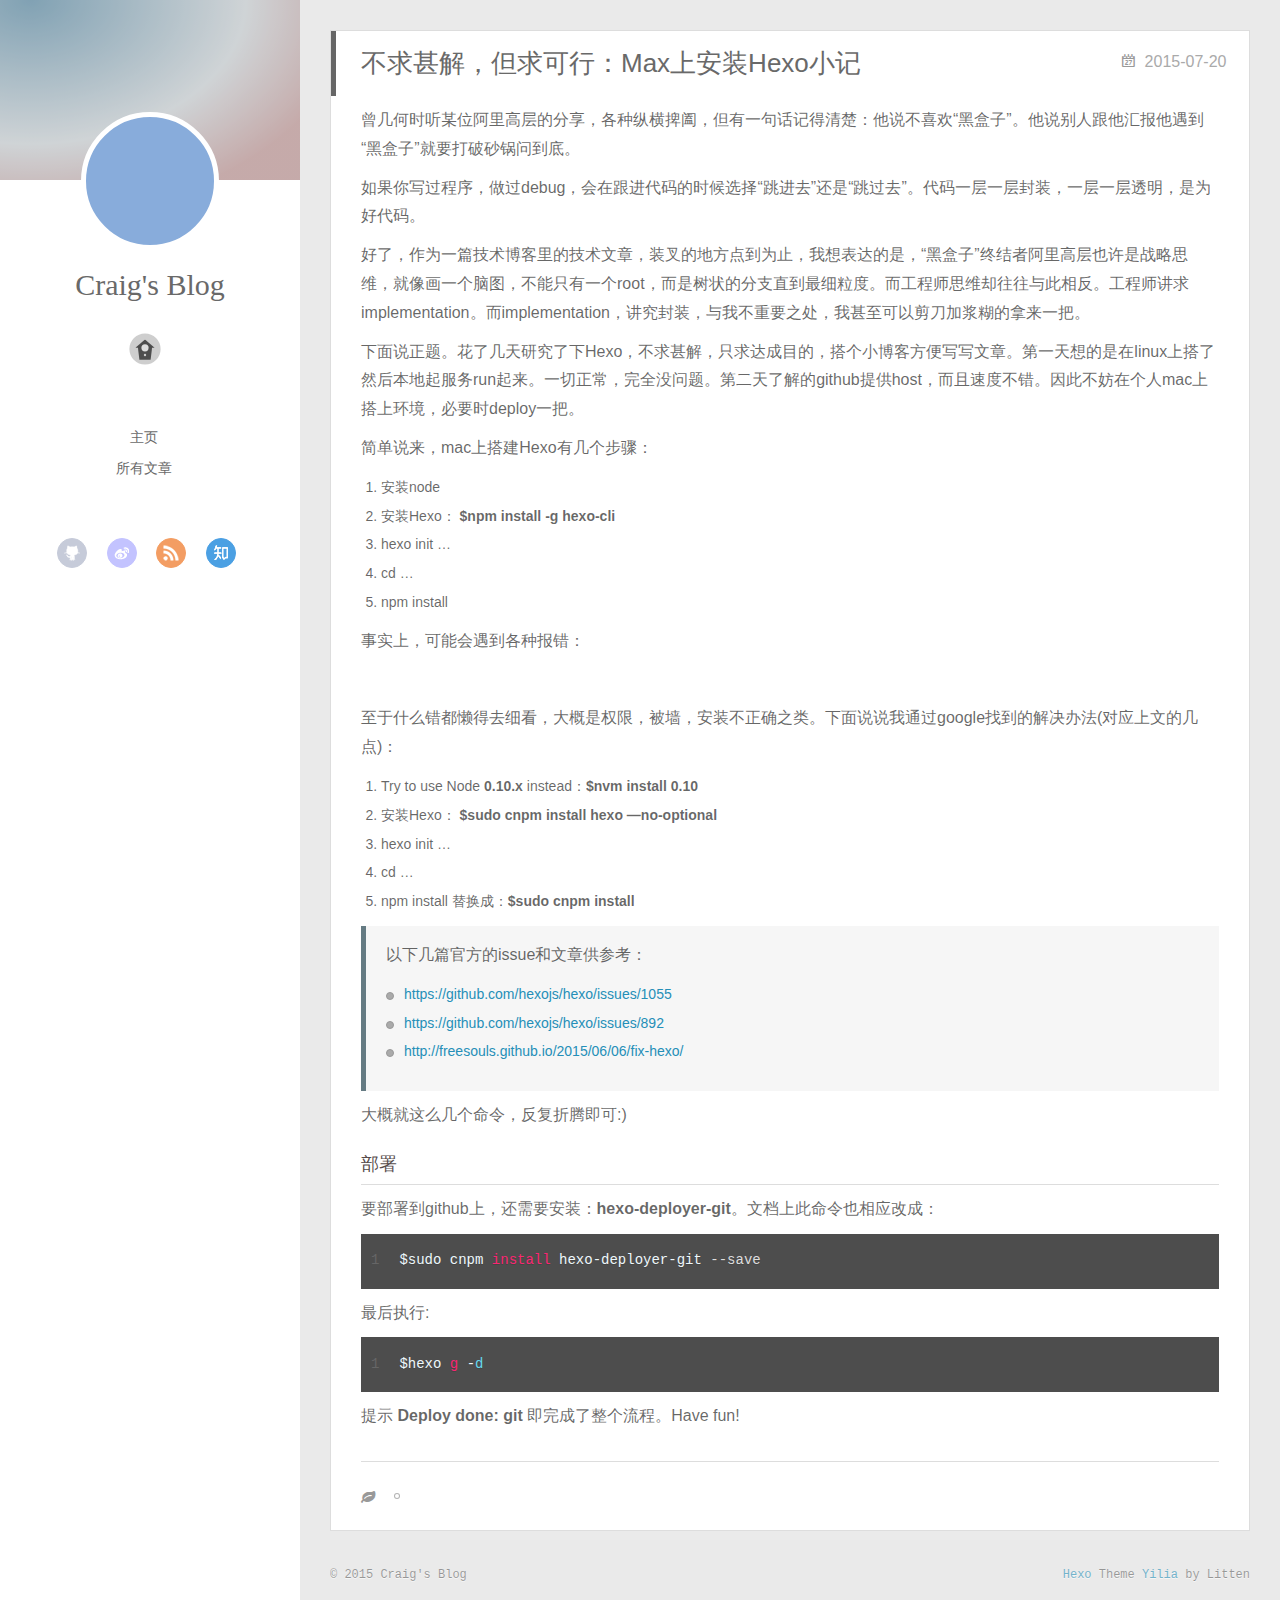
==== commit ca5f0cfe: "Site updated: 2015-07-20 00:44:30" ====
--- a/index.html
+++ b/index.html
@@ -30,7 +30,7 @@
 	<header id="header" class="inner">
 		<a href="/" class="profilepic">
 			
-			<img lazy-src="null" class="js-avatar">
+			<img lazy-src="http://7q5flh.com1.z0.glb.clouddn.com/15-7-19/437624.jpg" class="js-avatar">
 			
 		</a>
 
@@ -52,11 +52,6 @@
 							<div class="ribbon"></div>
 						</div>
 						
-						<div class="icon-wrap icon-link hide" data-idx="2">
-							<div class="loopback_l"></div>
-							<div class="loopback_r"></div>
-						</div>
-						
 						
 						<div class="icon-wrap icon-me hide" data-idx="3">
 							<div class="user"></div>
@@ -71,8 +66,6 @@
 					<ul class="tips-inner">
 						<li>菜单</li>
 						<li>标签</li>
-						
-						<li>友情链接</li>
 						
 						
 						<li>关于我</li>
@@ -112,36 +105,18 @@
 				
 				<section class="switch-part switch-part2">
 					<div class="widget tagcloud" id="js-tagcloud">
-						
+						<a href="/tags/hexo/" style="font-size: 10px;">hexo</a>
 					</div>
 				</section>
 				
 				
 				
+
+				
+				
 				<section class="switch-part switch-part3">
-					<div id="js-friends">
-					
-			          <a target="_blank" class="main-nav-link switch-friends-link" href="http://localhost:4000/">奥巴马的博客</a>
-			        
-			          <a target="_blank" class="main-nav-link switch-friends-link" href="http://localhost:4000/">卡卡的美丽传说</a>
-			        
-			          <a target="_blank" class="main-nav-link switch-friends-link" href="http://localhost:4000/">本泽马的博客</a>
-			        
-			          <a target="_blank" class="main-nav-link switch-friends-link" href="http://localhost:4000/">吉格斯的博客</a>
-			        
-			          <a target="_blank" class="main-nav-link switch-friends-link" href="http://localhost:4000/">习大大大不同</a>
-			        
-			          <a target="_blank" class="main-nav-link switch-friends-link" href="http://localhost:4000/">托蒂的博客</a>
-			        
-			        </div>
-				</section>
-				
-
-				
-				
-				<section class="switch-part switch-part4">
-				
-					<div id="js-aboutme">我是谁，我从哪里来，我到哪里去？我就是我，是颜色不一样的吃货…</div>
+				
+					<div id="js-aboutme">Hi, I&#39;m Craig.</div>
 				</section>
 				
 			</div>
@@ -158,7 +133,7 @@
 	<div class="intrude-less">
 		<header id="header" class="inner">
 			<div class="profilepic">
-				<img lazy-src="null" class="js-avatar">
+				<img lazy-src="http://7q5flh.com1.z0.glb.clouddn.com/15-7-19/437624.jpg" class="js-avatar">
 			</div>
 			<hgroup>
 			  <h1 class="header-author">Craig&#39;s Blog</h1>
@@ -192,11 +167,11 @@
 </nav>
       <div class="body-wrap">
   
-    <article id="post-hello-world" class="article article-type-post" itemscope itemprop="blogPost">
+    <article id="post-不求甚解，但求可行：Max上安装Hexo小记" class="article article-type-post" itemscope itemprop="blogPost">
   
     <div class="article-meta">
-      <a href="/2015/07/19/hello-world/" class="article-date">
-  	<time datetime="2015-07-19T14:44:43.000Z" itemprop="datePublished">2015-07-19</time>
+      <a href="/2015/07/20/不求甚解，但求可行：Max上安装Hexo小记/" class="article-date">
+  	<time datetime="2015-07-19T16:16:44.000Z" itemprop="datePublished">2015-07-20</time>
 </a>
     </div>
   
@@ -209,7 +184,7 @@
         
   
     <h1 itemprop="name">
-      <a class="article-title" href="/2015/07/19/hello-world/">Hello World</a>
+      <a class="article-title" href="/2015/07/20/不求甚解，但求可行：Max上安装Hexo小记/">不求甚解，但求可行：Max上安装Hexo小记</a>
     </h1>
   
 
@@ -218,15 +193,42 @@
     
     <div class="article-entry" itemprop="articleBody">
       
-        <p>Welcome to <a href="http://hexo.io/" target="_blank" rel="external">Hexo</a>! This is your very first post. Check <a href="http://hexo.io/docs/" target="_blank" rel="external">documentation</a> for more info. If you get any problems when using Hexo, you can find the answer in <a href="http://hexo.io/docs/troubleshooting.html" target="_blank" rel="external">troubleshooting</a> or you can ask me on <a href="https://github.com/hexojs/hexo/issues" target="_blank" rel="external">GitHub</a>.</p>
-<h2 id="Quick_Start">Quick Start</h2><h3 id="Create_a_new_post">Create a new post</h3><figure class="highlight bash"><table><tr><td class="gutter"><pre><span class="line">1</span><br></pre></td><td class="code"><pre><span class="line">$ hexo new <span class="string">"My New Post"</span></span><br></pre></td></tr></table></figure>
-<p>More info: <a href="http://hexo.io/docs/writing.html" target="_blank" rel="external">Writing</a></p>
-<h3 id="Run_server">Run server</h3><figure class="highlight bash"><table><tr><td class="gutter"><pre><span class="line">1</span><br></pre></td><td class="code"><pre><span class="line">$ hexo server</span><br></pre></td></tr></table></figure>
-<p>More info: <a href="http://hexo.io/docs/server.html" target="_blank" rel="external">Server</a></p>
-<h3 id="Generate_static_files">Generate static files</h3><figure class="highlight bash"><table><tr><td class="gutter"><pre><span class="line">1</span><br></pre></td><td class="code"><pre><span class="line">$ hexo generate</span><br></pre></td></tr></table></figure>
-<p>More info: <a href="http://hexo.io/docs/generating.html" target="_blank" rel="external">Generating</a></p>
-<h3 id="Deploy_to_remote_sites">Deploy to remote sites</h3><figure class="highlight bash"><table><tr><td class="gutter"><pre><span class="line">1</span><br></pre></td><td class="code"><pre><span class="line">$ hexo deploy</span><br></pre></td></tr></table></figure>
-<p>More info: <a href="http://hexo.io/docs/deployment.html" target="_blank" rel="external">Deployment</a></p>
+        <p>曾几何时听某位阿里高层的分享，各种纵横捭阖，但有一句话记得清楚：他说不喜欢“黑盒子”。他说别人跟他汇报他遇到“黑盒子”就要打破砂锅问到底。</p>
+<p>如果你写过程序，做过debug，会在跟进代码的时候选择“跳进去”还是“跳过去”。代码一层一层封装，一层一层透明，是为好代码。</p>
+<p>好了，作为一篇技术博客里的技术文章，装叉的地方点到为止，我想表达的是，“黑盒子”终结者阿里高层也许是战略思维，就像画一个脑图，不能只有一个root，而是树状的分支直到最细粒度。而工程师思维却往往与此相反。工程师讲求implementation。而implementation，讲究封装，与我不重要之处，我甚至可以剪刀加浆糊的拿来一把。</p>
+<p>下面说正题。花了几天研究了下Hexo，不求甚解，只求达成目的，搭个小博客方便写写文章。第一天想的是在linux上搭了然后本地起服务run起来。一切正常，完全没问题。第二天了解的github提供host，而且速度不错。因此不妨在个人mac上搭上环境，必要时deploy一把。</p>
+<p>简单说来，mac上搭建Hexo有几个步骤：</p>
+<ol>
+<li>安装node</li>
+<li>安装Hexo： <strong>$npm install -g hexo-cli</strong></li>
+<li>hexo init …</li>
+<li>cd …</li>
+<li>npm install</li>
+</ol>
+<p>事实上，可能会遇到各种报错：</p>
+<p><img src="http://7q5flh.com1.z0.glb.clouddn.com/15-7-19/352270.jpg" alt=""></p>
+<p>至于什么错都懒得去细看，大概是权限，被墙，安装不正确之类。下面说说我通过google找到的解决办法(对应上文的几点)：</p>
+<ol>
+<li>Try to use Node <strong>0.10.x</strong> instead：<strong>$nvm install 0.10</strong></li>
+<li>安装Hexo： <strong>$sudo cnpm install hexo —no-optional</strong></li>
+<li>hexo init …</li>
+<li>cd …</li>
+<li>npm install 替换成：<strong>$sudo cnpm install</strong></li>
+</ol>
+<blockquote>
+<p>以下几篇官方的issue和文章供参考：</p>
+<ul>
+<li><a href="https://github.com/hexojs/hexo/issues/1055" target="_blank" rel="external">https://github.com/hexojs/hexo/issues/1055</a></li>
+<li><a href="https://github.com/hexojs/hexo/issues/892" target="_blank" rel="external">https://github.com/hexojs/hexo/issues/892</a></li>
+<li><a href="http://freesouls.github.io/2015/06/06/fix-hexo/" target="_blank" rel="external">http://freesouls.github.io/2015/06/06/fix-hexo/</a></li>
+</ul>
+</blockquote>
+<p>大概就这么几个命令，反复折腾即可:)</p>
+<h3 id="部署">部署</h3><p>要部署到github上，还需要安装：<strong>hexo-deployer-git</strong>。文档上此命令也相应改成：</p>
+<figure class="highlight sql"><table><tr><td class="gutter"><pre><span class="line">1</span><br></pre></td><td class="code"><pre><span class="line">$sudo cnpm <span class="operator"><span class="keyword">install</span> hexo-deployer-git <span class="comment">--save</span></span></span><br></pre></td></tr></table></figure>
+<p>最后执行:</p>
+<figure class="highlight stata"><table><tr><td class="gutter"><pre><span class="line">1</span><br></pre></td><td class="code"><pre><span class="line"><span class="label">$hexo</span> <span class="keyword">g</span> -<span class="literal">d</span></span><br></pre></td></tr></table></figure>
+<p>提示 <strong>Deploy done: git</strong> 即完成了整个流程。Have fun!</p>
 
       
     </div>
@@ -234,6 +236,10 @@
     <div class="article-info article-info-index">
       
       
+	<div class="article-tag tagcloud">
+		<ul class="article-tag-list"><li class="article-tag-list-item"><a class="article-tag-list-link" href="/tags/hexo/">hexo</a></li></ul>
+	</div>
+
       
 
       
--- a/css/style.css
+++ b/css/style.css
@@ -205,7 +205,12 @@
   height: 110px;
   position: absolute;
   width: 100%;
-  background: #4d4d4d;
+/**background: #4d4d4d;**/
+  background-color: rgba(74,121,147,0.89);
+  background-image: -webkit--webkit-radial-gradient(10% 0, farthest-side ellipse, rgba(74,121,147,0.89), rgba(204,204,204,0.85) 80%, rgba(185,135,131,0.87) 120%);
+  background-image: -webkit--moz-radial-gradient(10% 0, farthest-side ellipse, rgba(74,121,147,0.89), rgba(204,204,204,0.85) 80%, rgba(185,135,131,0.87) 120%);
+  background-image: -webkit--ms-radial-gradient(10% 0, farthest-side ellipse, rgba(74,121,147,0.89), rgba(204,204,204,0.85) 80%, rgba(185,135,131,0.87) 120%);
+  background-image: -webkit-radial-gradient(10% 0, farthest-side ellipse, rgba(74,121,147,0.89), rgba(204,204,204,0.85) 80%, rgba(185,135,131,0.87) 120%);
 }
 #container #mobile-nav .overlay.fixed {
   position: fixed;
@@ -249,6 +254,11 @@
   background-color: #000;
   position: absolute;
   opacity: 0.7;
+  background-color: rgba(74,121,147,0.89);
+  background-image: -webkit--webkit-radial-gradient(10% 0, farthest-side ellipse, rgba(74,121,147,0.89), rgba(204,204,204,0.85) 80%, rgba(185,135,131,0.87) 120%);
+  background-image: -webkit--moz-radial-gradient(10% 0, farthest-side ellipse, rgba(74,121,147,0.89), rgba(204,204,204,0.85) 80%, rgba(185,135,131,0.87) 120%);
+  background-image: -webkit--ms-radial-gradient(10% 0, farthest-side ellipse, rgba(74,121,147,0.89), rgba(204,204,204,0.85) 80%, rgba(185,135,131,0.87) 120%);
+  background-image: -webkit-radial-gradient(10% 0, farthest-side ellipse, rgba(74,121,147,0.89), rgba(204,204,204,0.85) 80%, rgba(185,135,131,0.87) 120%);
 }
 #container .left-col .intrude-less {
   width: 76%;
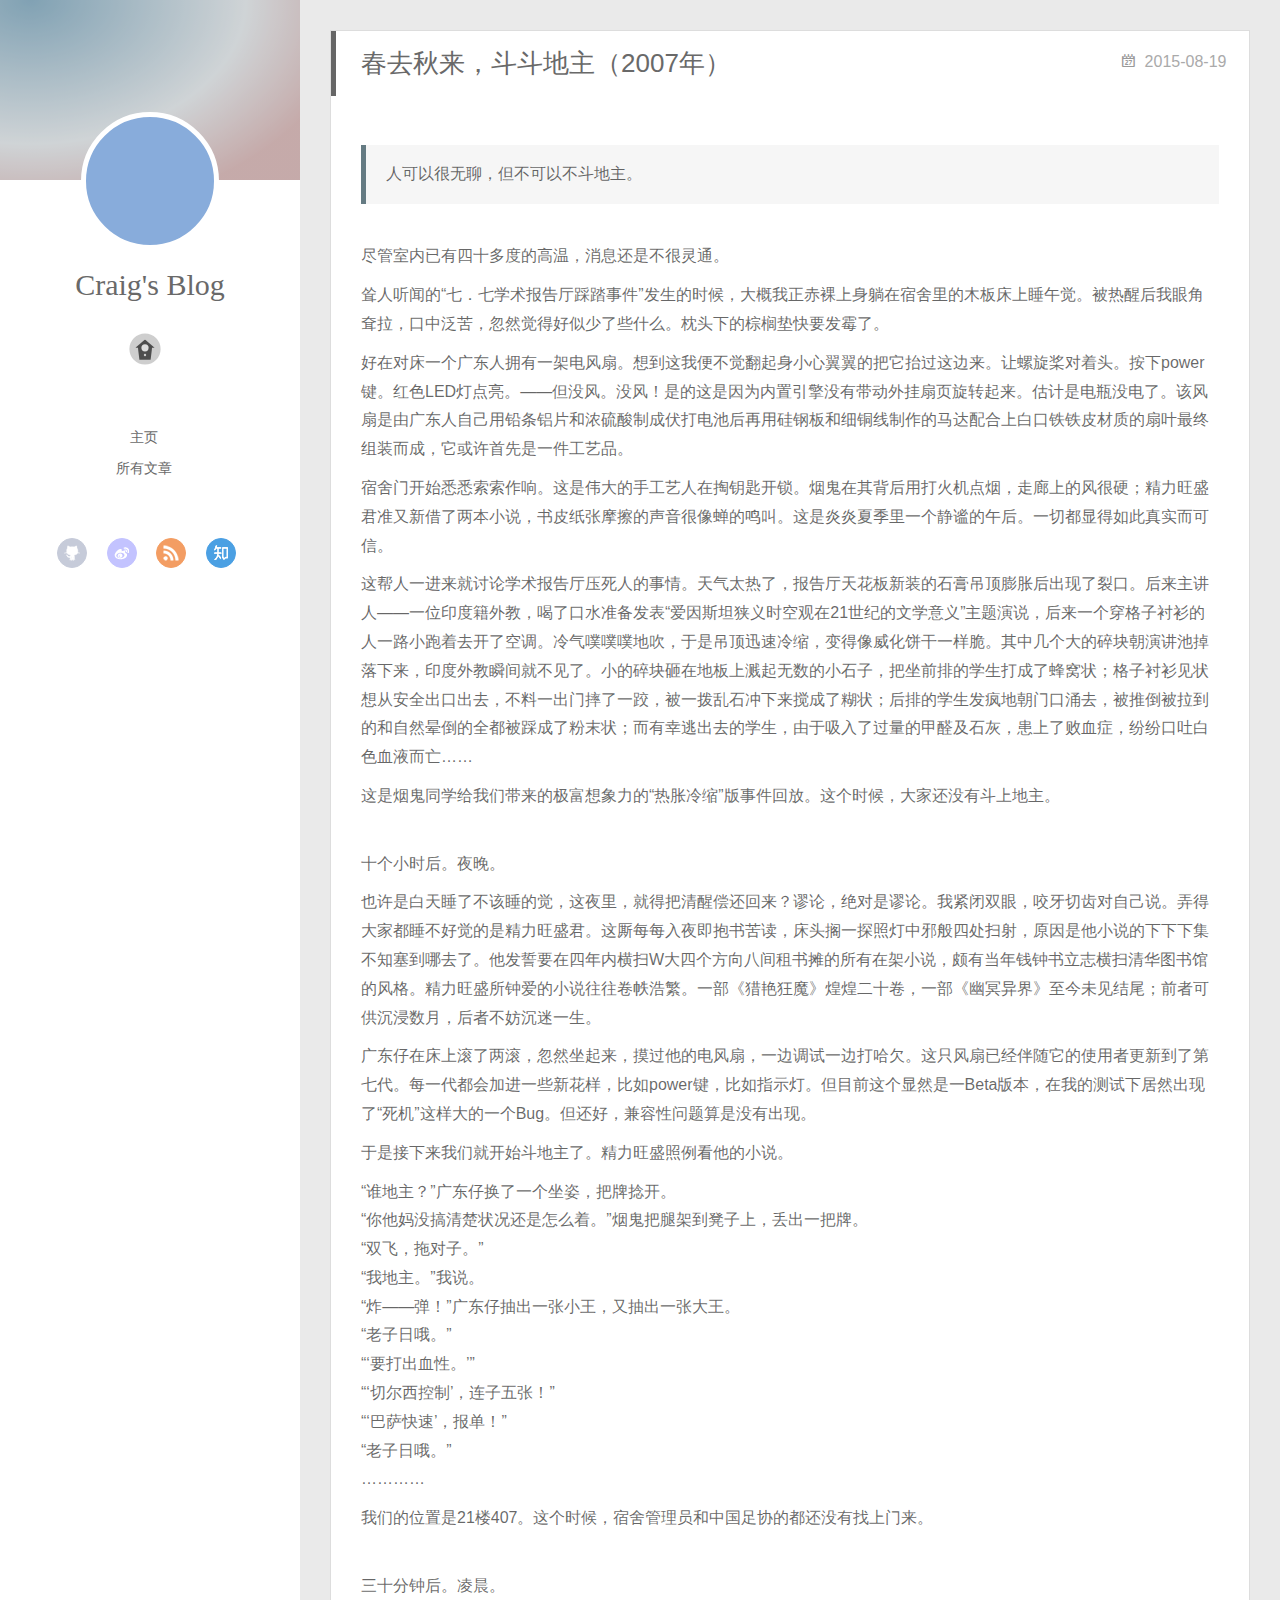
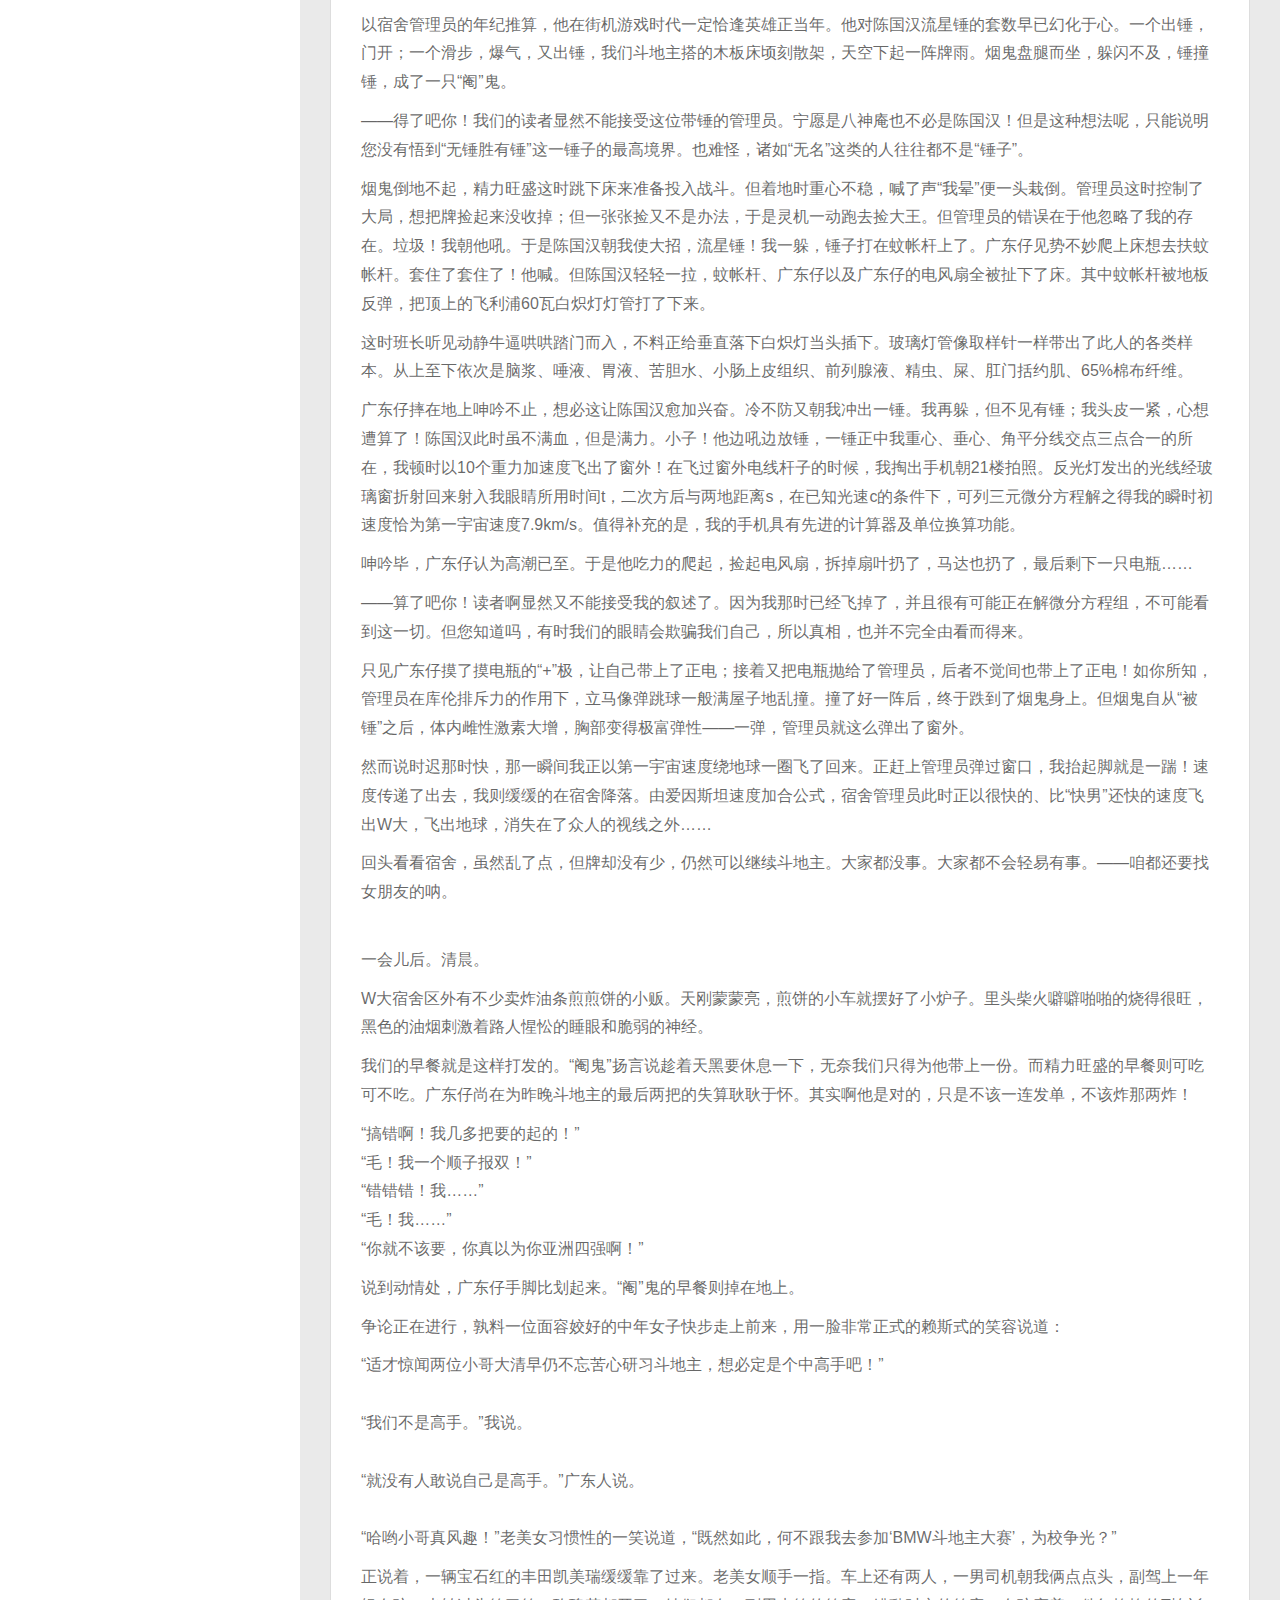
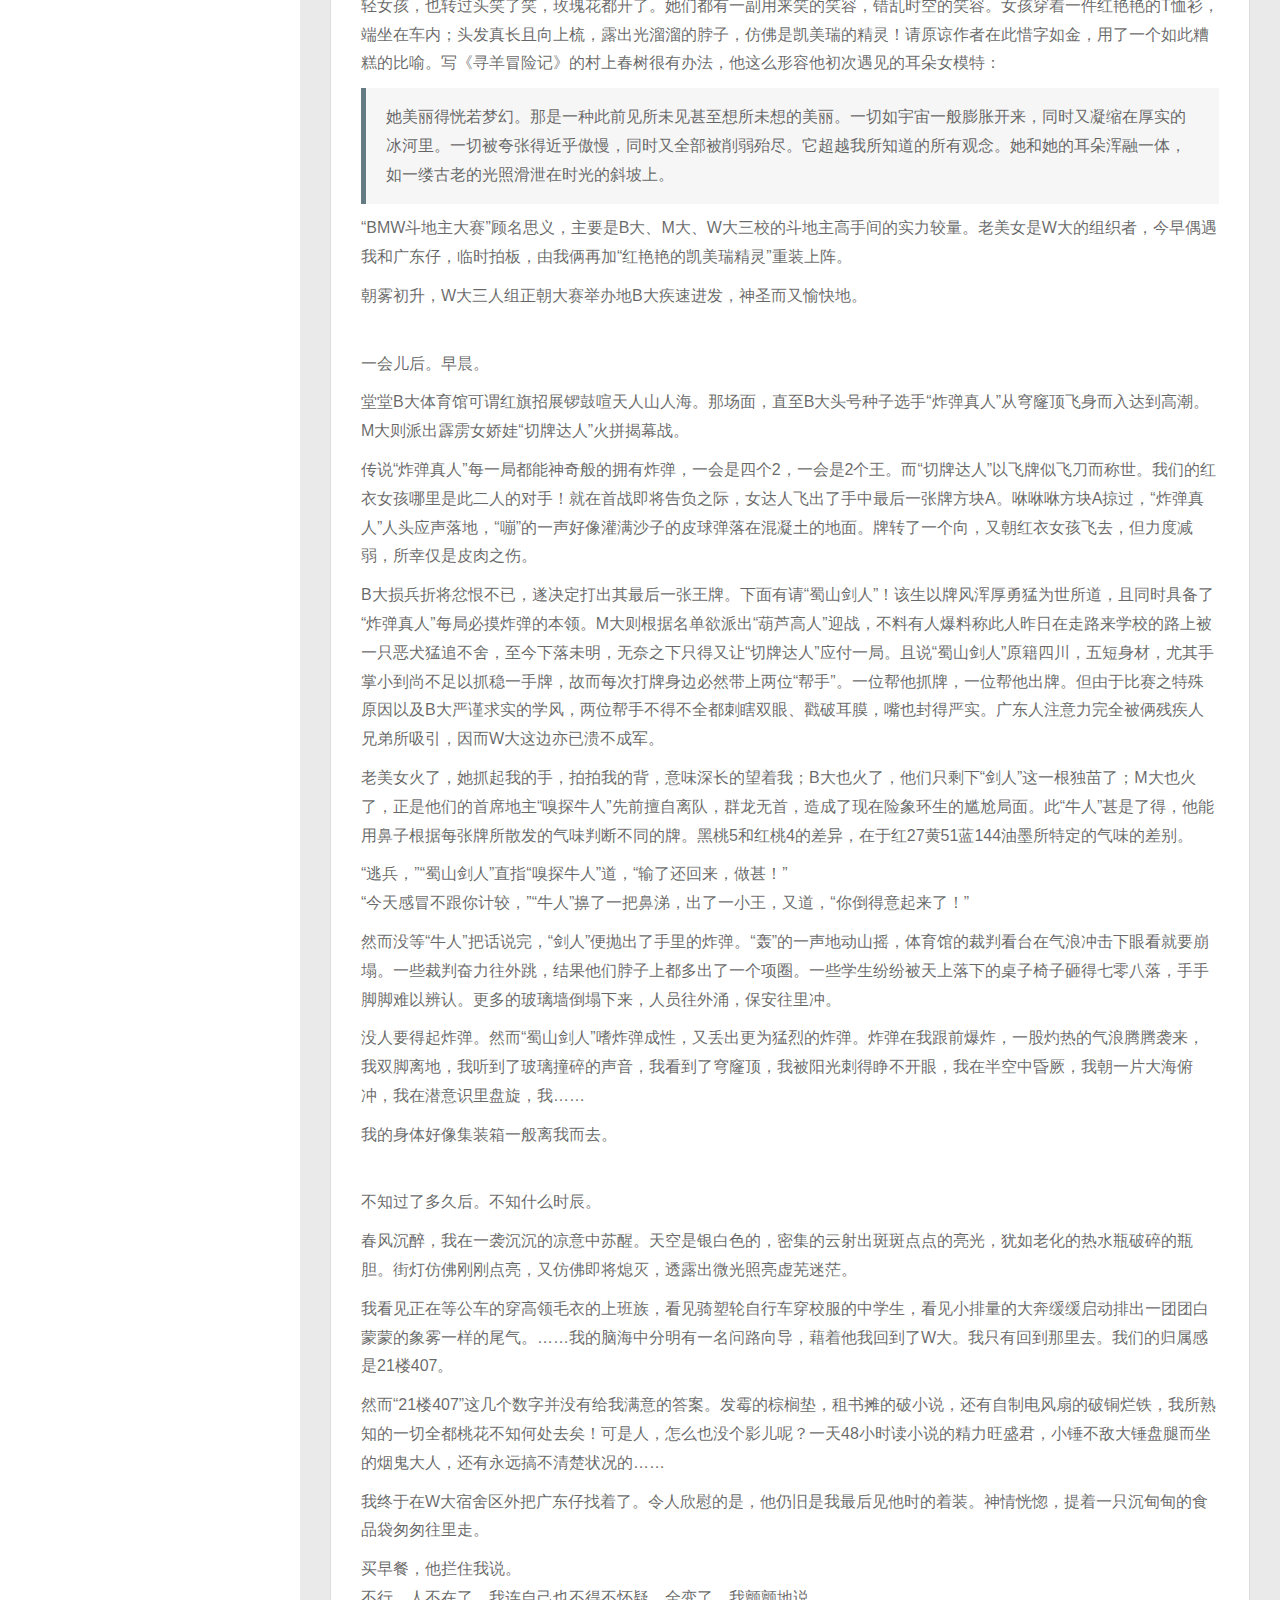
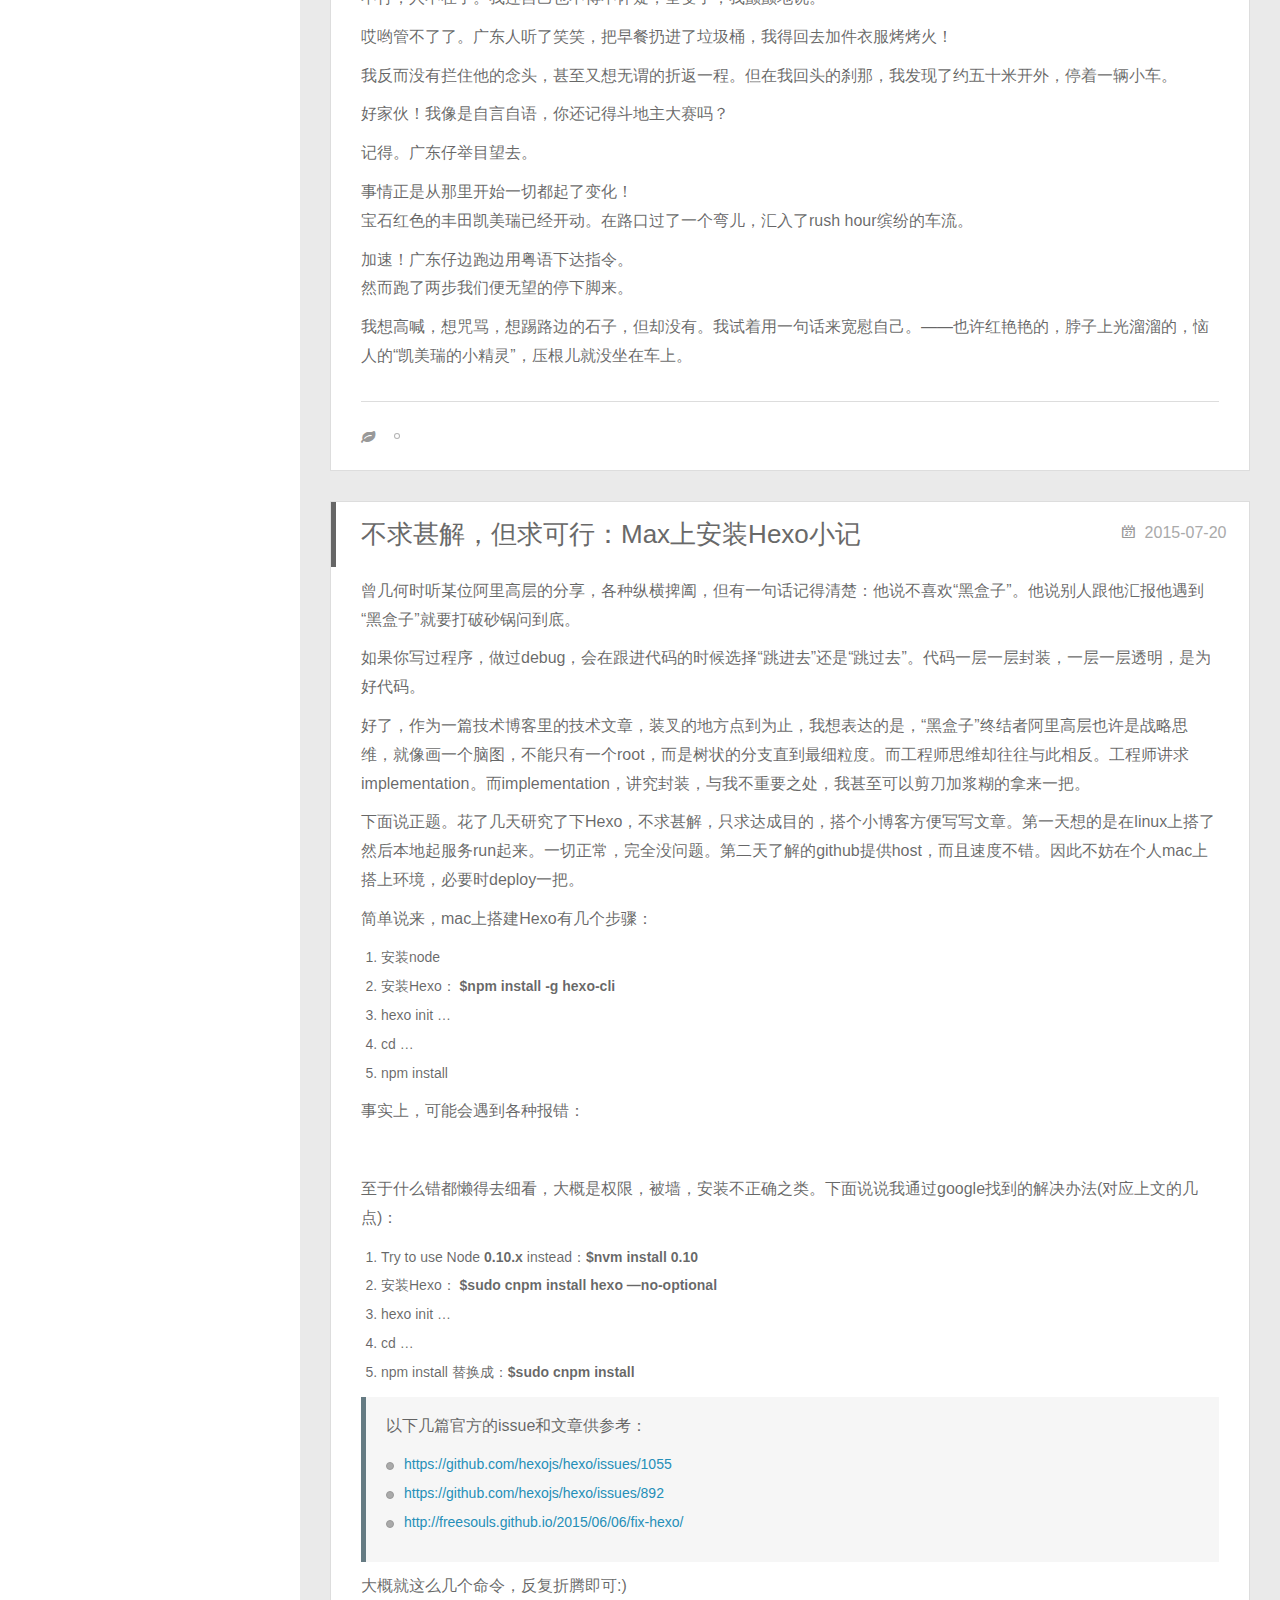
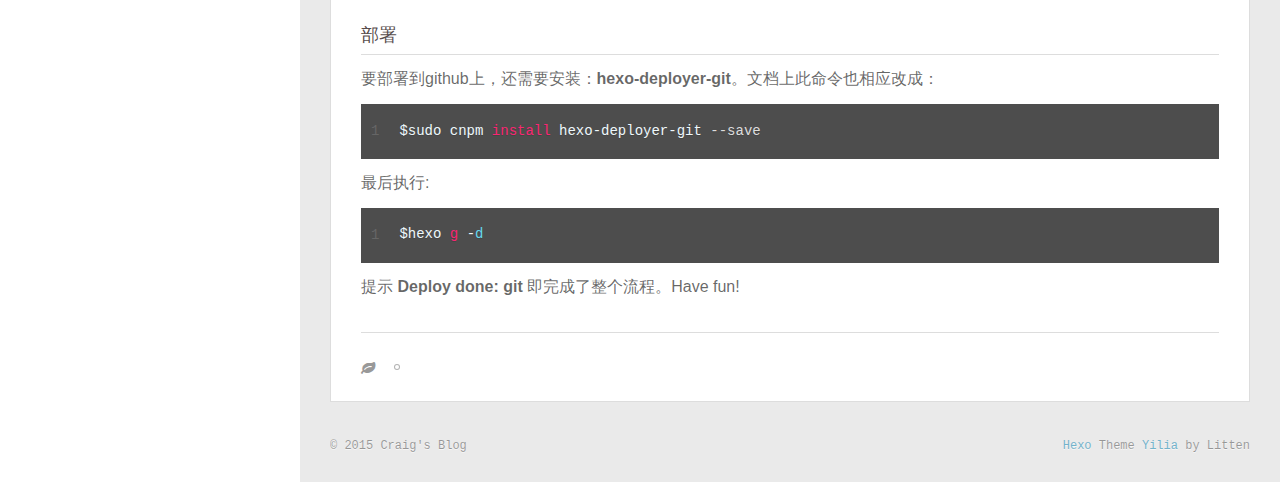
==== commit 649ff6b6: "Site updated: 2015-08-19 17:35:52" ====
--- a/index.html
+++ b/index.html
@@ -105,7 +105,7 @@
 				
 				<section class="switch-part switch-part2">
 					<div class="widget tagcloud" id="js-tagcloud">
-						<a href="/tags/hexo/" style="font-size: 10px;">hexo</a>
+						<a href="/tags/hexo/" style="font-size: 10px;">hexo</a> <a href="/tags/多余的人生/" style="font-size: 10px;">多余的人生</a>
 					</div>
 				</section>
 				
@@ -166,6 +166,122 @@
 	</div>
 </nav>
       <div class="body-wrap">
+  
+    <article id="post-春去秋来，斗斗地主" class="article article-type-post" itemscope itemprop="blogPost">
+  
+    <div class="article-meta">
+      <a href="/2015/08/19/春去秋来，斗斗地主/" class="article-date">
+  	<time datetime="2015-08-18T16:17:26.000Z" itemprop="datePublished">2015-08-19</time>
+</a>
+    </div>
+  
+  <div class="article-inner">
+    
+      <input type="hidden" class="isFancy" />
+    
+    
+      <header class="article-header">
+        
+  
+    <h1 itemprop="name">
+      <a class="article-title" href="/2015/08/19/春去秋来，斗斗地主/">春去秋来，斗斗地主（2007年）</a>
+    </h1>
+  
+
+      </header>
+      
+    
+    <div class="article-entry" itemprop="articleBody">
+      
+        <p><br></p>
+<blockquote>
+<p>人可以很无聊，但不可以不斗地主。</p>
+</blockquote>
+<p><br>尽管室内已有四十多度的高温，消息还是不很灵通。</p>
+<p>耸人听闻的“七．七学术报告厅踩踏事件”发生的时候，大概我正赤裸上身躺在宿舍里的木板床上睡午觉。被热醒后我眼角耷拉，口中泛苦，忽然觉得好似少了些什么。枕头下的棕榈垫快要发霉了。</p>
+<p>好在对床一个广东人拥有一架电风扇。想到这我便不觉翻起身小心翼翼的把它抬过这边来。让螺旋桨对着头。按下power键。红色LED灯点亮。——但没风。没风！是的这是因为内置引擎没有带动外挂扇页旋转起来。估计是电瓶没电了。该风扇是由广东人自己用铅条铝片和浓硫酸制成伏打电池后再用硅钢板和细铜线制作的马达配合上白口铁铁皮材质的扇叶最终组装而成，它或许首先是一件工艺品。</p>
+<p>宿舍门开始悉悉索索作响。这是伟大的手工艺人在掏钥匙开锁。烟鬼在其背后用打火机点烟，走廊上的风很硬；精力旺盛君准又新借了两本小说，书皮纸张摩擦的声音很像蝉的鸣叫。这是炎炎夏季里一个静谧的午后。一切都显得如此真实而可信。</p>
+<p>这帮人一进来就讨论学术报告厅压死人的事情。天气太热了，报告厅天花板新装的石膏吊顶膨胀后出现了裂口。后来主讲人——一位印度籍外教，喝了口水准备发表“爱因斯坦狭义时空观在21世纪的文学意义”主题演说，后来一个穿格子衬衫的人一路小跑着去开了空调。冷气噗噗噗地吹，于是吊顶迅速冷缩，变得像威化饼干一样脆。其中几个大的碎块朝演讲池掉落下来，印度外教瞬间就不见了。小的碎块砸在地板上溅起无数的小石子，把坐前排的学生打成了蜂窝状；格子衬衫见状想从安全出口出去，不料一出门摔了一跤，被一拨乱石冲下来搅成了糊状；后排的学生发疯地朝门口涌去，被推倒被拉到的和自然晕倒的全都被踩成了粉末状；而有幸逃出去的学生，由于吸入了过量的甲醛及石灰，患上了败血症，纷纷口吐白色血液而亡……</p>
+<p>这是烟鬼同学给我们带来的极富想象力的“热胀冷缩”版事件回放。这个时候，大家还没有斗上地主。</p>
+<p><br>十个小时后。夜晚。</p>
+<p>也许是白天睡了不该睡的觉，这夜里，就得把清醒偿还回来？谬论，绝对是谬论。我紧闭双眼，咬牙切齿对自己说。弄得大家都睡不好觉的是精力旺盛君。这厮每每入夜即抱书苦读，床头搁一探照灯中邪般四处扫射，原因是他小说的下下下集不知塞到哪去了。他发誓要在四年内横扫W大四个方向八间租书摊的所有在架小说，颇有当年钱钟书立志横扫清华图书馆的风格。精力旺盛所钟爱的小说往往卷帙浩繁。一部《猎艳狂魔》煌煌二十卷，一部《幽冥异界》至今未见结尾；前者可供沉浸数月，后者不妨沉迷一生。</p>
+<p>广东仔在床上滚了两滚，忽然坐起来，摸过他的电风扇，一边调试一边打哈欠。这只风扇已经伴随它的使用者更新到了第七代。每一代都会加进一些新花样，比如power键，比如指示灯。但目前这个显然是一Beta版本，在我的测试下居然出现了“死机”这样大的一个Bug。但还好，兼容性问题算是没有出现。</p>
+<p>于是接下来我们就开始斗地主了。精力旺盛照例看他的小说。</p>
+<p>“谁地主？”广东仔换了一个坐姿，把牌捻开。<br>“你他妈没搞清楚状况还是怎么着。”烟鬼把腿架到凳子上，丢出一把牌。<br>“双飞，拖对子。”<br>“我地主。”我说。<br>“炸——弹！”广东仔抽出一张小王，又抽出一张大王。<br>“老子日哦。”<br>“‘要打出血性。’”<br>“‘切尔西控制’，连子五张！”<br>“‘巴萨快速’，报单！”<br>“老子日哦。”<br>…………</p>
+<p>我们的位置是21楼407。这个时候，宿舍管理员和中国足协的都还没有找上门来。</p>
+<p><br>三十分钟后。凌晨。</p>
+<p>以宿舍管理员的年纪推算，他在街机游戏时代一定恰逢英雄正当年。他对陈国汉流星锤的套数早已幻化于心。一个出锤，门开；一个滑步，爆气，又出锤，我们斗地主搭的木板床顷刻散架，天空下起一阵牌雨。烟鬼盘腿而坐，躲闪不及，锤撞锤，成了一只“阉”鬼。</p>
+<p>——得了吧你！我们的读者显然不能接受这位带锤的管理员。宁愿是八神庵也不必是陈国汉！但是这种想法呢，只能说明您没有悟到“无锤胜有锤”这一锤子的最高境界。也难怪，诸如“无名”这类的人往往都不是“锤子”。</p>
+<p>烟鬼倒地不起，精力旺盛这时跳下床来准备投入战斗。但着地时重心不稳，喊了声“我晕”便一头栽倒。管理员这时控制了大局，想把牌捡起来没收掉；但一张张捡又不是办法，于是灵机一动跑去捡大王。但管理员的错误在于他忽略了我的存在。垃圾！我朝他吼。于是陈国汉朝我使大招，流星锤！我一躲，锤子打在蚊帐杆上了。广东仔见势不妙爬上床想去扶蚊帐杆。套住了套住了！他喊。但陈国汉轻轻一拉，蚊帐杆、广东仔以及广东仔的电风扇全被扯下了床。其中蚊帐杆被地板反弹，把顶上的飞利浦60瓦白炽灯灯管打了下来。</p>
+<p>这时班长听见动静牛逼哄哄踏门而入，不料正给垂直落下白炽灯当头插下。玻璃灯管像取样针一样带出了此人的各类样本。从上至下依次是脑浆、唾液、胃液、苦胆水、小肠上皮组织、前列腺液、精虫、屎、肛门括约肌、65%棉布纤维。</p>
+<p>广东仔摔在地上呻吟不止，想必这让陈国汉愈加兴奋。冷不防又朝我冲出一锤。我再躲，但不见有锤；我头皮一紧，心想遭算了！陈国汉此时虽不满血，但是满力。小子！他边吼边放锤，一锤正中我重心、垂心、角平分线交点三点合一的所在，我顿时以10个重力加速度飞出了窗外！在飞过窗外电线杆子的时候，我掏出手机朝21楼拍照。反光灯发出的光线经玻璃窗折射回来射入我眼睛所用时间t，二次方后与两地距离s，在已知光速c的条件下，可列三元微分方程解之得我的瞬时初速度恰为第一宇宙速度7.9km/s。值得补充的是，我的手机具有先进的计算器及单位换算功能。</p>
+<p>呻吟毕，广东仔认为高潮已至。于是他吃力的爬起，捡起电风扇，拆掉扇叶扔了，马达也扔了，最后剩下一只电瓶……</p>
+<p>——算了吧你！读者啊显然又不能接受我的叙述了。因为我那时已经飞掉了，并且很有可能正在解微分方程组，不可能看到这一切。但您知道吗，有时我们的眼睛会欺骗我们自己，所以真相，也并不完全由看而得来。</p>
+<p>只见广东仔摸了摸电瓶的“+”极，让自己带上了正电；接着又把电瓶抛给了管理员，后者不觉间也带上了正电！如你所知，管理员在库伦排斥力的作用下，立马像弹跳球一般满屋子地乱撞。撞了好一阵后，终于跌到了烟鬼身上。但烟鬼自从“被锤”之后，体内雌性激素大增，胸部变得极富弹性——一弹，管理员就这么弹出了窗外。</p>
+<p>然而说时迟那时快，那一瞬间我正以第一宇宙速度绕地球一圈飞了回来。正赶上管理员弹过窗口，我抬起脚就是一踹！速度传递了出去，我则缓缓的在宿舍降落。由爱因斯坦速度加合公式，宿舍管理员此时正以很快的、比“快男”还快的速度飞出W大，飞出地球，消失在了众人的视线之外……</p>
+<p>回头看看宿舍，虽然乱了点，但牌却没有少，仍然可以继续斗地主。大家都没事。大家都不会轻易有事。——咱都还要找女朋友的呐。</p>
+<p><br>一会儿后。清晨。</p>
+<p>W大宿舍区外有不少卖炸油条煎煎饼的小贩。天刚蒙蒙亮，煎饼的小车就摆好了小炉子。里头柴火噼噼啪啪的烧得很旺，黑色的油烟刺激着路人惺忪的睡眼和脆弱的神经。</p>
+<p>我们的早餐就是这样打发的。“阉鬼”扬言说趁着天黑要休息一下，无奈我们只得为他带上一份。而精力旺盛的早餐则可吃可不吃。广东仔尚在为昨晚斗地主的最后两把的失算耿耿于怀。其实啊他是对的，只是不该一连发单，不该炸那两炸！</p>
+<p>“搞错啊！我几多把要的起的！”<br>“毛！我一个顺子报双！”<br>“错错错！我……”<br>“毛！我……”<br>“你就不该要，你真以为你亚洲四强啊！”</p>
+<p>说到动情处，广东仔手脚比划起来。“阉”鬼的早餐则掉在地上。</p>
+<p>争论正在进行，孰料一位面容姣好的中年女子快步走上前来，用一脸非常正式的赖斯式的笑容说道：</p>
+<p>“适才惊闻两位小哥大清早仍不忘苦心研习斗地主，想必定是个中高手吧！”<br><br>“我们不是高手。”我说。<br><br>“就没有人敢说自己是高手。”广东人说。<br><br>“哈哟小哥真风趣！”老美女习惯性的一笑说道，“既然如此，何不跟我去参加‘BMW斗地主大赛’，为校争光？”</p>
+<p>正说着，一辆宝石红的丰田凯美瑞缓缓靠了过来。老美女顺手一指。车上还有两人，一男司机朝我俩点点头，副驾上一年轻女孩，也转过头笑了笑，玫瑰花都开了。她们都有一副用来笑的笑容，错乱时空的笑容。女孩穿着一件红艳艳的T恤衫，端坐在车内；头发真长且向上梳，露出光溜溜的脖子，仿佛是凯美瑞的精灵！请原谅作者在此惜字如金，用了一个如此糟糕的比喻。写《寻羊冒险记》的村上春树很有办法，他这么形容他初次遇见的耳朵女模特：</p>
+<blockquote>
+<p>她美丽得恍若梦幻。那是一种此前见所未见甚至想所未想的美丽。一切如宇宙一般膨胀开来，同时又凝缩在厚实的冰河里。一切被夸张得近乎傲慢，同时又全部被削弱殆尽。它超越我所知道的所有观念。她和她的耳朵浑融一体，如一缕古老的光照滑泄在时光的斜坡上。</p>
+</blockquote>
+<p>“BMW斗地主大赛”顾名思义，主要是B大、M大、W大三校的斗地主高手间的实力较量。老美女是W大的组织者，今早偶遇我和广东仔，临时拍板，由我俩再加“红艳艳的凯美瑞精灵”重装上阵。</p>
+<p>朝雾初升，W大三人组正朝大赛举办地B大疾速进发，神圣而又愉快地。</p>
+<p><br>一会儿后。早晨。</p>
+<p>堂堂B大体育馆可谓红旗招展锣鼓喧天人山人海。那场面，直至B大头号种子选手“炸弹真人”从穹窿顶飞身而入达到高潮。M大则派出霹雳女娇娃“切牌达人”火拼揭幕战。</p>
+<p>传说“炸弹真人”每一局都能神奇般的拥有炸弹，一会是四个2，一会是2个王。而“切牌达人”以飞牌似飞刀而称世。我们的红衣女孩哪里是此二人的对手！就在首战即将告负之际，女达人飞出了手中最后一张牌方块A。咻咻咻方块A掠过，“炸弹真人”人头应声落地，“嘣”的一声好像灌满沙子的皮球弹落在混凝土的地面。牌转了一个向，又朝红衣女孩飞去，但力度减弱，所幸仅是皮肉之伤。</p>
+<p>B大损兵折将忿恨不已，遂决定打出其最后一张王牌。下面有请“蜀山剑人”！该生以牌风浑厚勇猛为世所道，且同时具备了“炸弹真人”每局必摸炸弹的本领。M大则根据名单欲派出“葫芦高人”迎战，不料有人爆料称此人昨日在走路来学校的路上被一只恶犬猛追不舍，至今下落未明，无奈之下只得又让“切牌达人”应付一局。且说“蜀山剑人”原籍四川，五短身材，尤其手掌小到尚不足以抓稳一手牌，故而每次打牌身边必然带上两位“帮手”。一位帮他抓牌，一位帮他出牌。但由于比赛之特殊原因以及B大严谨求实的学风，两位帮手不得不全都刺瞎双眼、戳破耳膜，嘴也封得严实。广东人注意力完全被俩残疾人兄弟所吸引，因而W大这边亦已溃不成军。</p>
+<p>老美女火了，她抓起我的手，拍拍我的背，意味深长的望着我；B大也火了，他们只剩下“剑人”这一根独苗了；M大也火了，正是他们的首席地主“嗅探牛人”先前擅自离队，群龙无首，造成了现在险象环生的尴尬局面。此“牛人”甚是了得，他能用鼻子根据每张牌所散发的气味判断不同的牌。黑桃5和红桃4的差异，在于红27黄51蓝144油墨所特定的气味的差别。</p>
+<p>“逃兵，”“蜀山剑人”直指“嗅探牛人”道，“输了还回来，做甚！”<br>“今天感冒不跟你计较，”“牛人”擤了一把鼻涕，出了一小王，又道，“你倒得意起来了！”</p>
+<p>然而没等“牛人”把话说完，“剑人”便抛出了手里的炸弹。“轰”的一声地动山摇，体育馆的裁判看台在气浪冲击下眼看就要崩塌。一些裁判奋力往外跳，结果他们脖子上都多出了一个项圈。一些学生纷纷被天上落下的桌子椅子砸得七零八落，手手脚脚难以辨认。更多的玻璃墙倒塌下来，人员往外涌，保安往里冲。</p>
+<p>没人要得起炸弹。然而“蜀山剑人”嗜炸弹成性，又丢出更为猛烈的炸弹。炸弹在我跟前爆炸，一股灼热的气浪腾腾袭来，我双脚离地，我听到了玻璃撞碎的声音，我看到了穹窿顶，我被阳光刺得睁不开眼，我在半空中昏厥，我朝一片大海俯冲，我在潜意识里盘旋，我……</p>
+<p>我的身体好像集装箱一般离我而去。</p>
+<p><br>不知过了多久后。不知什么时辰。 </p>
+<p>春风沉醉，我在一袭沉沉的凉意中苏醒。天空是银白色的，密集的云射出斑斑点点的亮光，犹如老化的热水瓶破碎的瓶胆。街灯仿佛刚刚点亮，又仿佛即将熄灭，透露出微光照亮虚芜迷茫。</p>
+<p>我看见正在等公车的穿高领毛衣的上班族，看见骑塑轮自行车穿校服的中学生，看见小排量的大奔缓缓启动排出一团团白蒙蒙的象雾一样的尾气。……我的脑海中分明有一名问路向导，藉着他我回到了W大。我只有回到那里去。我们的归属感是21楼407。</p>
+<p>然而“21楼407”这几个数字并没有给我满意的答案。发霉的棕榈垫，租书摊的破小说，还有自制电风扇的破铜烂铁，我所熟知的一切全都桃花不知何处去矣！可是人，怎么也没个影儿呢？一天48小时读小说的精力旺盛君，小锤不敌大锤盘腿而坐的烟鬼大人，还有永远搞不清楚状况的……</p>
+<p>我终于在W大宿舍区外把广东仔找着了。令人欣慰的是，他仍旧是我最后见他时的着装。神情恍惚，提着一只沉甸甸的食品袋匆匆往里走。</p>
+<p>买早餐，他拦住我说。<br>不行，人不在了。我连自己也不得不怀疑，全变了，我颤颤地说。</p>
+<p>哎哟管不了了。广东人听了笑笑，把早餐扔进了垃圾桶，我得回去加件衣服烤烤火！</p>
+<p>我反而没有拦住他的念头，甚至又想无谓的折返一程。但在我回头的刹那，我发现了约五十米开外，停着一辆小车。</p>
+<p>好家伙！我像是自言自语，你还记得斗地主大赛吗？</p>
+<p>记得。广东仔举目望去。</p>
+<p>事情正是从那里开始一切都起了变化！<br>宝石红色的丰田凯美瑞已经开动。在路口过了一个弯儿，汇入了rush hour缤纷的车流。</p>
+<p>加速！广东仔边跑边用粤语下达指令。<br>然而跑了两步我们便无望的停下脚来。</p>
+<p>我想高喊，想咒骂，想踢路边的石子，但却没有。我试着用一句话来宽慰自己。——也许红艳艳的，脖子上光溜溜的，恼人的“凯美瑞的小精灵”，压根儿就没坐在车上。</p>
+
+      
+    </div>
+    
+    <div class="article-info article-info-index">
+      
+      
+	<div class="article-tag tagcloud">
+		<ul class="article-tag-list"><li class="article-tag-list-item"><a class="article-tag-list-link" href="/tags/多余的人生/">多余的人生</a></li></ul>
+	</div>
+
+      
+
+      
+      <div class="clearfix"></div>
+    </div>
+    
+  </div>
+  
+</article>
+
+
+
+
+
+
+
   
     <article id="post-不求甚解，但求可行：Max上安装Hexo小记" class="article article-type-post" itemscope itemprop="blogPost">
   
